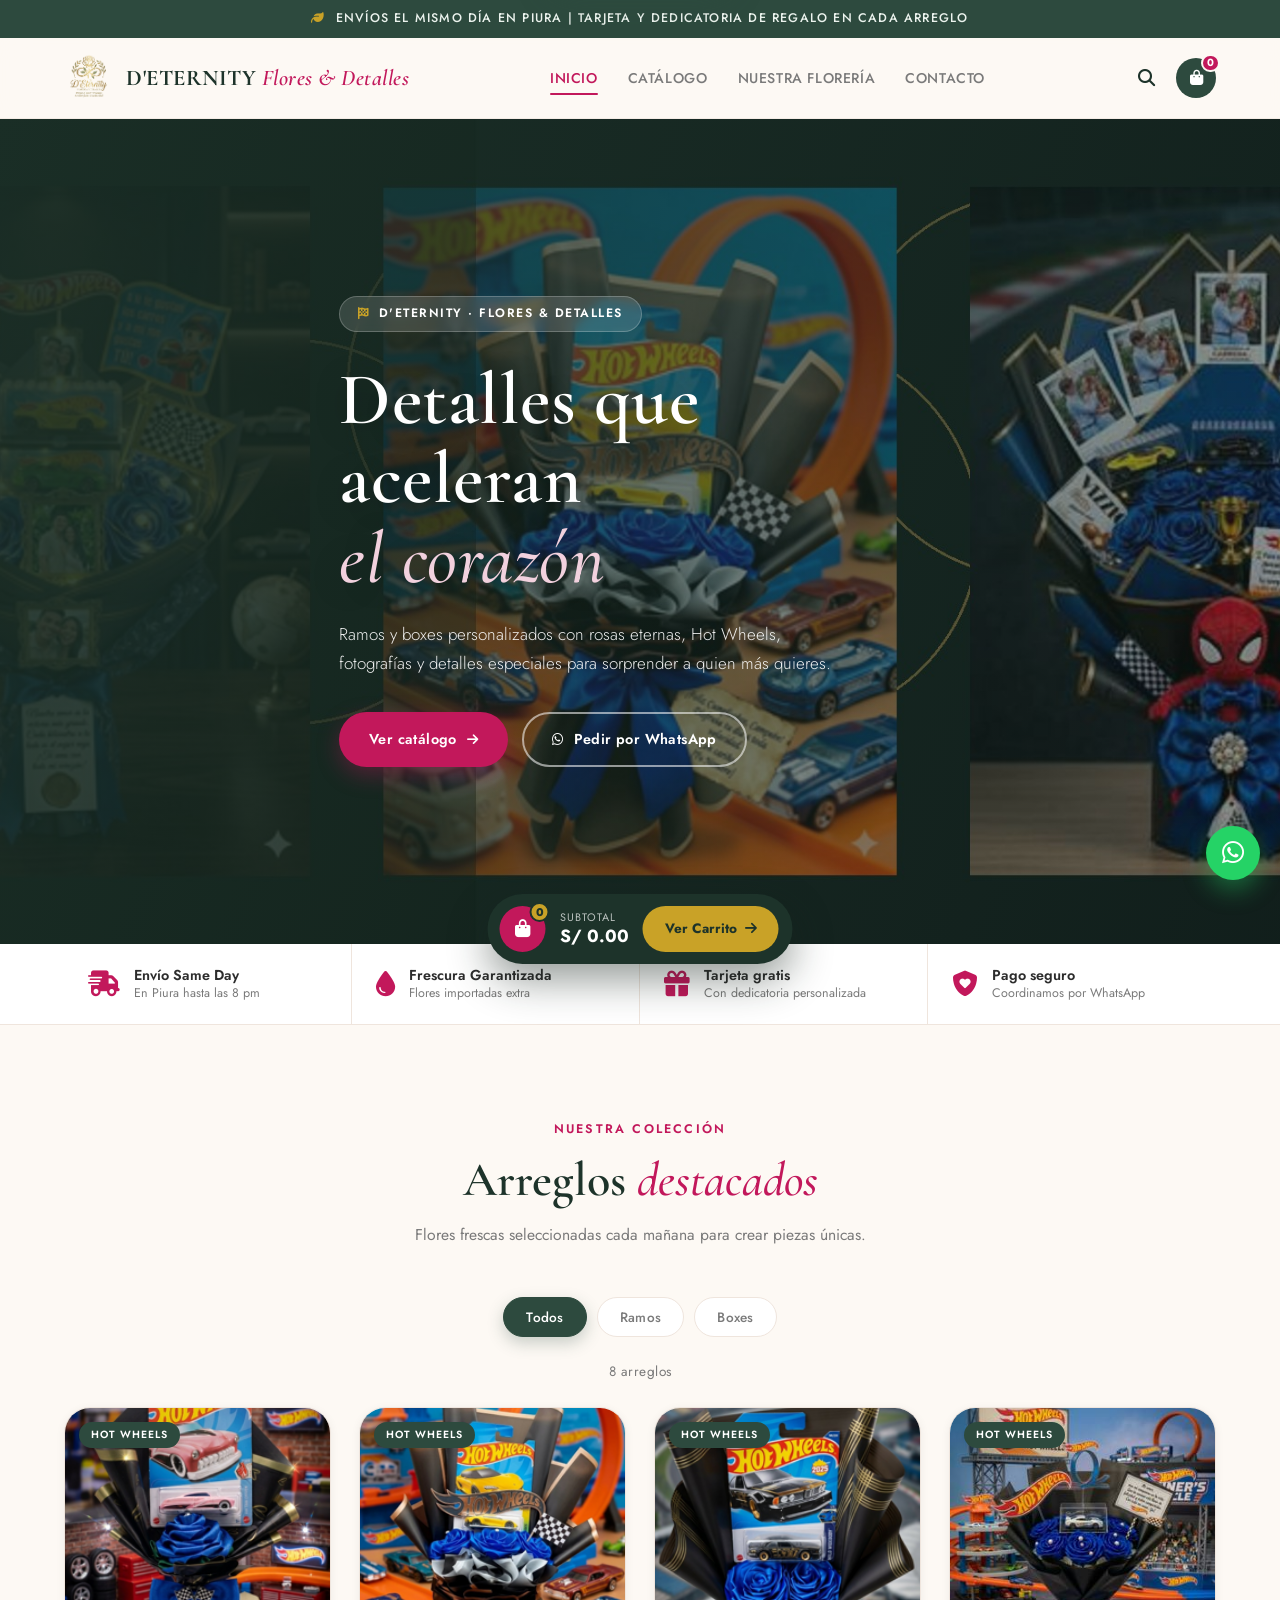
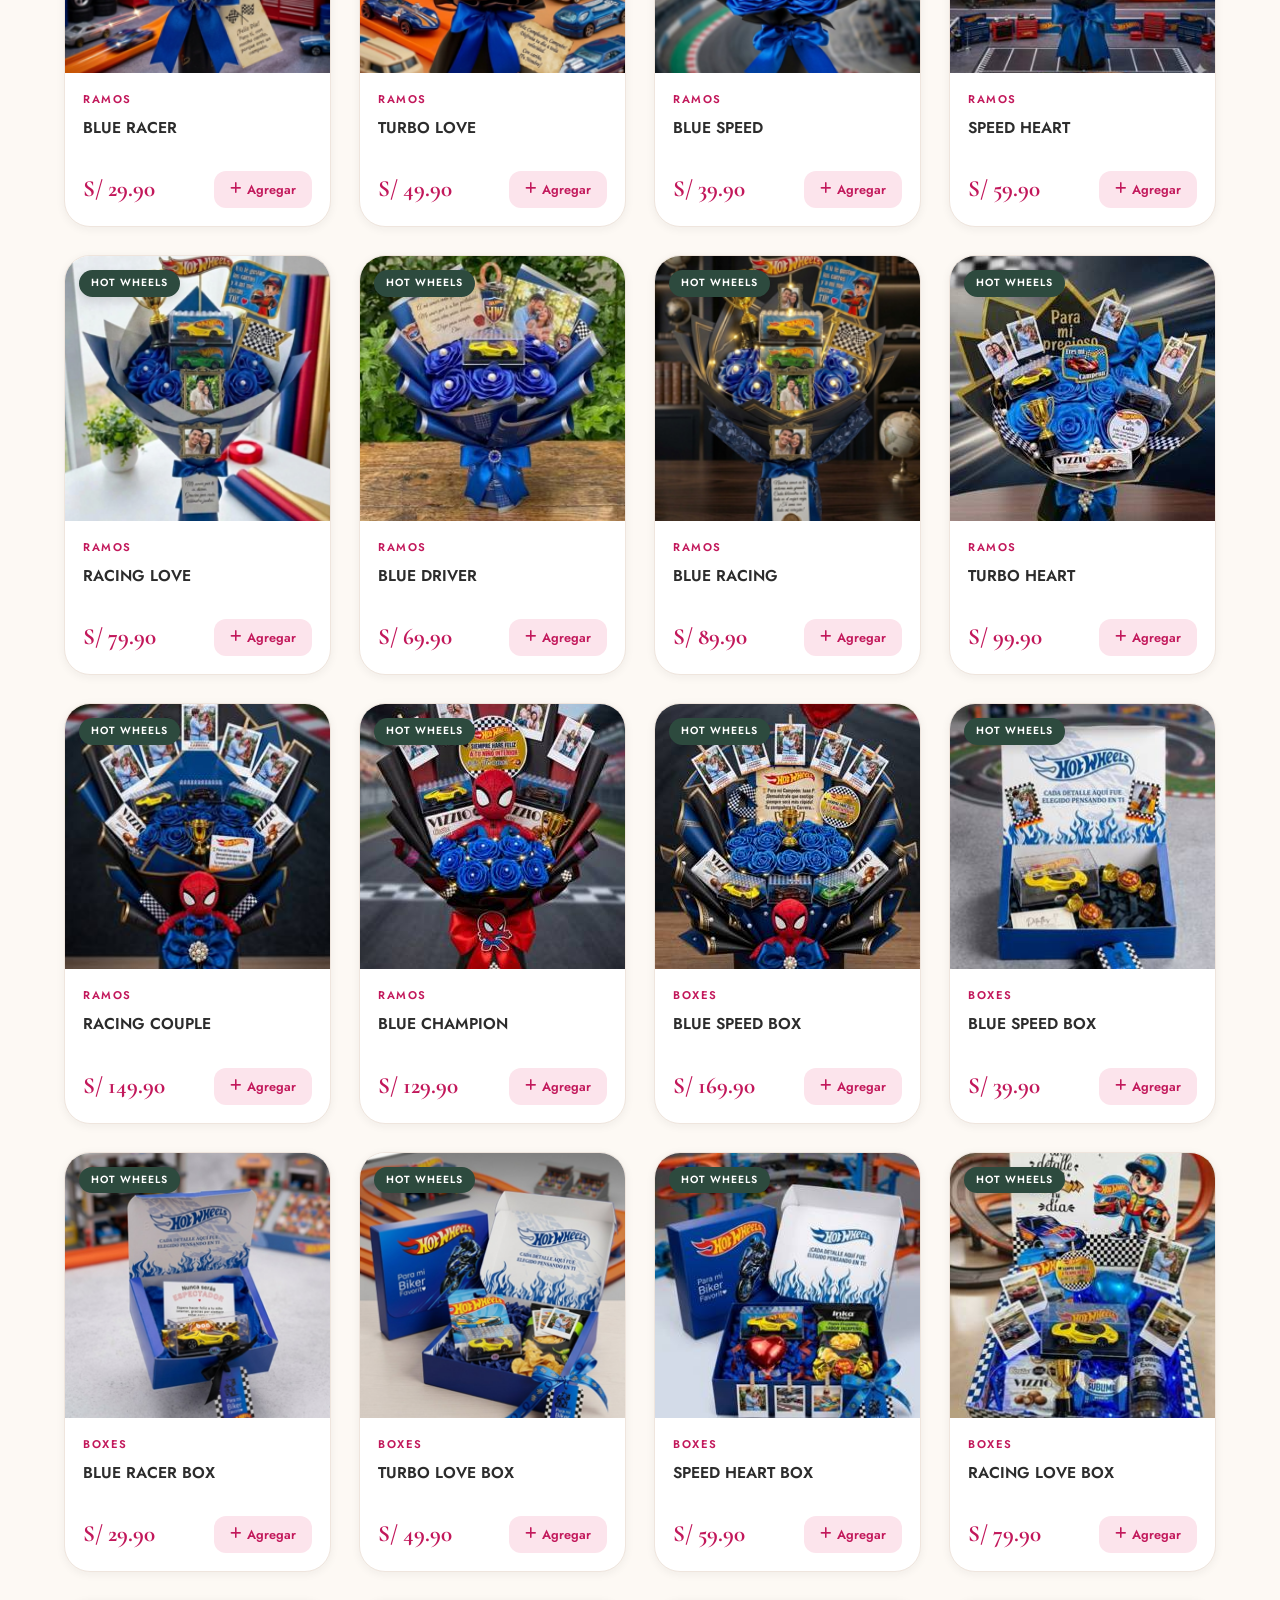
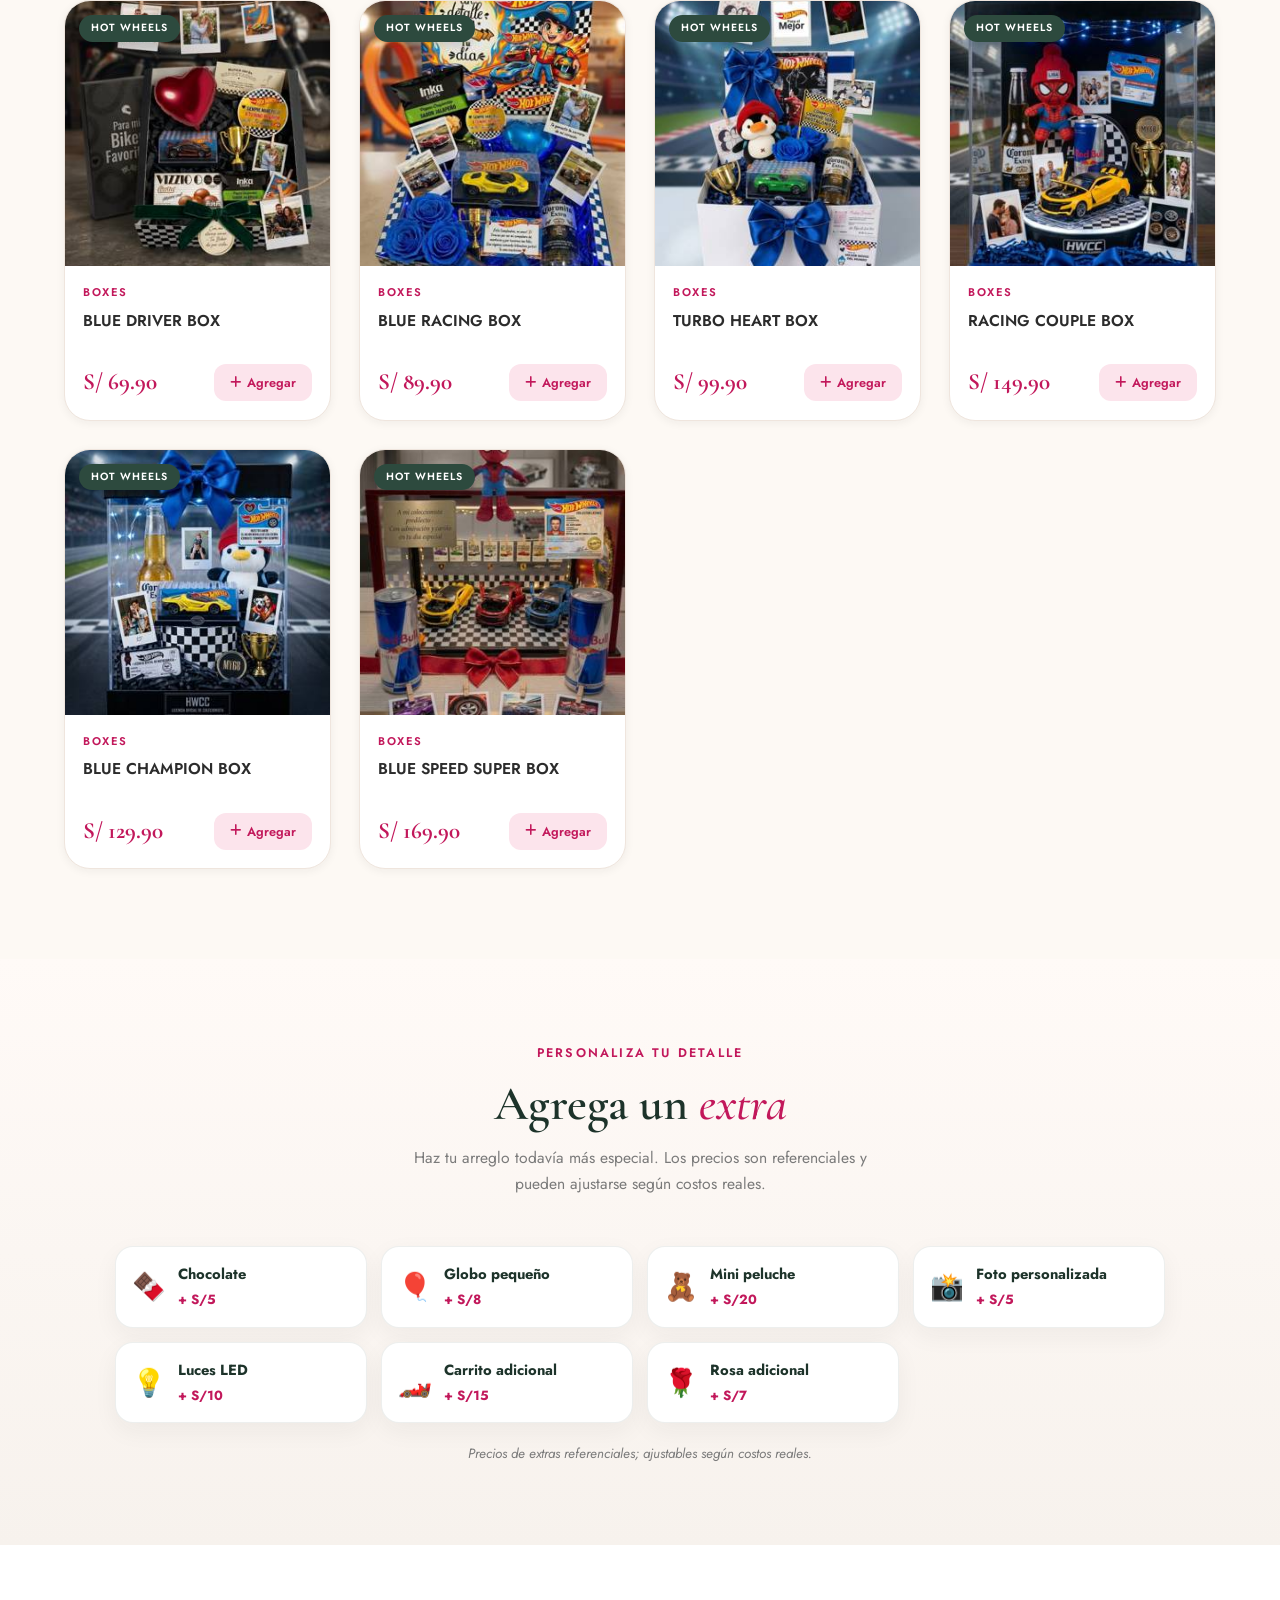
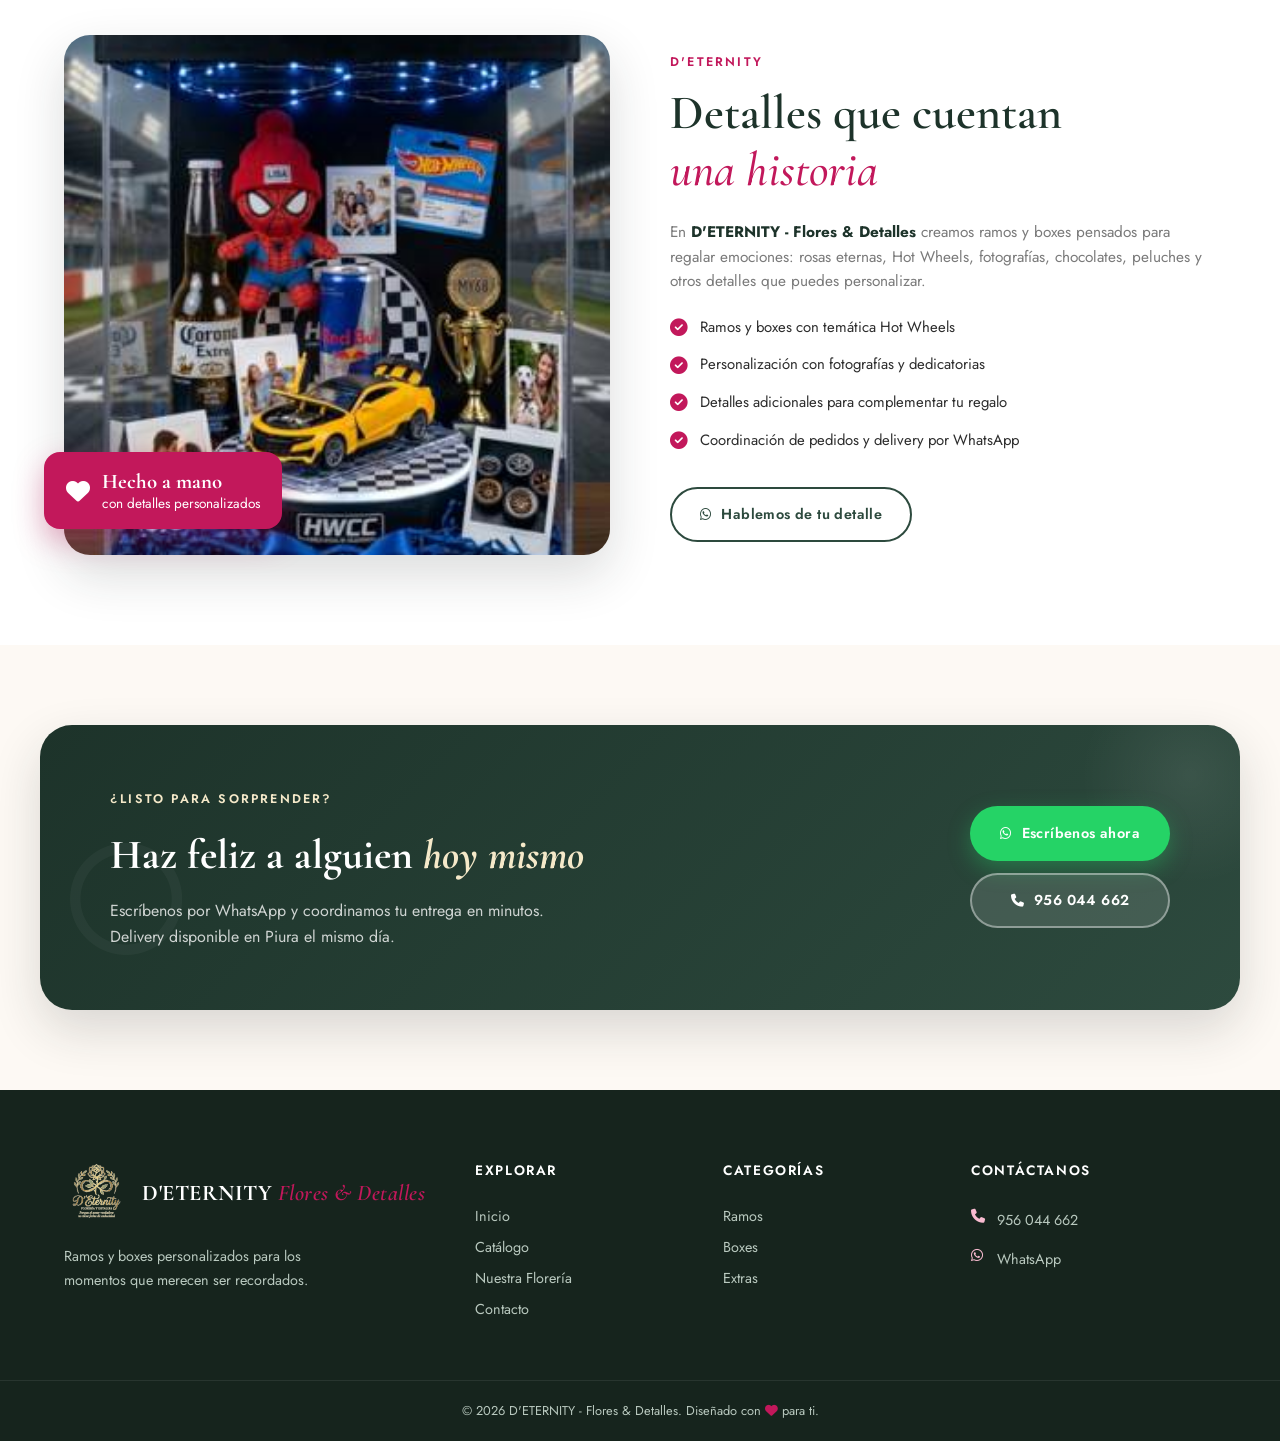
==== index.html @ e600c431 "Add files via upload" ====
<!DOCTYPE html>
<html lang="es">
<head>
    <meta charset="UTF-8">
    <meta name="viewport" content="width=device-width, initial-scale=1.0">
    <title>D'ETERNITY - Flores & Detalles | Ramos y Boxes</title>
    <meta name="description" content="D'ETERNITY - Flores & Detalles. Ramos y boxes personalizados con temática Hot Wheels y delivery en Piura.">
    <link rel="preconnect" href="https://fonts.googleapis.com">
    <link rel="preconnect" href="https://fonts.gstatic.com" crossorigin>
    <link href="https://fonts.googleapis.com/css2?family=Cormorant+Garamond:ital,wght@0,400;0,500;0,600;0,700;1,500&family=Jost:wght@300;400;500;600;700&display=swap" rel="stylesheet">
    <link rel="stylesheet" href="https://cdnjs.cloudflare.com/ajax/libs/font-awesome/6.4.0/css/all.min.css">
    <link rel="stylesheet" href="styles.css">
</head>
<body>

    <!-- Barra de anuncio superior -->
    <div class="announcement-bar">
        <div class="container">
            <p><i class="fa-solid fa-leaf"></i> Envíos el mismo día en Piura | Tarjeta y dedicatoria de regalo en cada arreglo</p>
        </div>
    </div>

    <!-- ===== HEADER ===== -->
    <header class="site-header" id="siteHeader">
        <div class="container header-inner">
            <a href="index.html" class="brand" aria-label="D'ETERNITY - Flores & Detalles">
                <img src="images/logo-deternity.png" alt="D'ETERNITY - Flores & Detalles" class="brand-logo-img">
                <span class="brand-name">D'ETERNITY <em>Flores & Detalles</em></span>
            </a>

            <nav class="main-nav" aria-label="Navegación principal">
                <a href="#inicio" class="nav-link active">Inicio</a>
                <a href="#catalogo" class="nav-link">Catálogo</a>
                <a href="#experiencia" class="nav-link">Nuestra Florería</a>
                <a href="#contacto" class="nav-link">Contacto</a>
            </nav>

            <div class="header-actions">
                <button class="icon-btn search-toggle" id="searchToggle" aria-label="Buscar">
                    <i class="fa-solid fa-magnifying-glass"></i>
                </button>
                <a href="carrito.html" class="cart-btn" aria-label="Ver carrito">
                    <i class="fa-solid fa-bag-shopping"></i>
                    <span class="cart-badge" id="cart-badge">0</span>
                </a>
            </div>
        </div>
    </header>

    <!-- Buscador desplegable -->
    <div class="search-overlay" id="searchOverlay">
        <div class="container">
            <div class="search-field">
                <i class="fa-solid fa-magnifying-glass"></i>
                <input type="text" id="search-input" placeholder="Busca rosas, tulipanes, cajas, girasoles…" autocomplete="off">
                <button class="icon-btn" id="closeSearch" aria-label="Cerrar búsqueda"><i class="fa-solid fa-xmark"></i></button>
            </div>
        </div>
    </div>

    <!-- ===== HERO ===== -->
    <section class="hero" id="inicio">
        <div class="hero-bg" style="background-image: url('images/hero-deternity.jpg');"></div>
        <div class="hero-overlay"></div>
        <div class="container hero-content">
            <span class="hero-eyebrow"><i class="fa-solid fa-flag-checkered"></i> D'ETERNITY · Flores & Detalles</span>
            <h1>Detalles que aceleran<br><span class="serif-italic">el corazón</span></h1>
            <p>Ramos y boxes personalizados con rosas eternas, Hot Wheels, fotografías y detalles especiales para sorprender a quien más quieres.</p>
            <div class="hero-cta">
                <a href="#catalogo" class="btn btn-primary">Ver catálogo <i class="fa-solid fa-arrow-right"></i></a>
                <a href="https://wa.me/51956044662" target="_blank" rel="noopener" class="btn btn-ghost"><i class="fa-brands fa-whatsapp"></i> Pedir por WhatsApp</a>
            </div>
        </div>
        <div class="hero-scroll-hint" aria-hidden="true"><i class="fa-solid fa-chevron-down"></i></div>
    </section>

    <!-- ===== FRANJA DE BENEFICIOS ===== -->
    <section class="benefits-strip">
        <div class="container benefits-grid">
            <div class="benefit-item">
                <i class="fa-solid fa-truck-fast"></i>
                <div><strong>Envío Same Day</strong><span>En Piura hasta las 8 pm</span></div>
            </div>
            <div class="benefit-item">
                <i class="fa-solid fa-droplet"></i>
                <div><strong>Frescura Garantizada</strong><span>Flores importadas extra</span></div>
            </div>
            <div class="benefit-item">
                <i class="fa-solid fa-gift"></i>
                <div><strong>Tarjeta gratis</strong><span>Con dedicatoria personalizada</span></div>
            </div>
            <div class="benefit-item">
                <i class="fa-solid fa-shield-heart"></i>
                <div><strong>Pago seguro</strong><span>Coordinamos por WhatsApp</span></div>
            </div>
        </div>
    </section>

    <!-- ===== CATÁLOGO ===== -->
    <main class="main-section" id="catalogo">
        <div class="container">
            <div class="section-heading">
                <span class="section-eyebrow">Nuestra Colección</span>
                <h2 class="section-title">Arreglos <em>destacados</em></h2>
                <p>Flores frescas seleccionadas cada mañana para crear piezas únicas.</p>
            </div>

            <!-- Filtros de categoría -->
            <div class="category-filters" id="category-filters">
                <button class="filter-chip active" data-category="all">Todos</button>
                <button class="filter-chip" data-category="ramos">Ramos</button>
                <button class="filter-chip" data-category="boxes">Boxes</button>
            </div>

            <div class="product-count id="product-count">8 arreglos</div>

            <div class="product-grid" id="product-grid"></div>
        </div>
    </main>

    <!-- ===== EXTRAS ===== -->
    <section class="extras-section" id="extras">
        <div class="container">
            <div class="section-heading">
                <span class="section-eyebrow">Personaliza tu detalle</span>
                <h2 class="section-title">Agrega un <em>extra</em></h2>
                <p>Haz tu arreglo todavía más especial. Los precios son referenciales y pueden ajustarse según costos reales.</p>
            </div>
            <div class="extras-grid">
                <div class="extra-card"><span class="extra-icon">🍫</span><div><strong>Chocolate</strong><small>+ S/5</small></div></div>
                <div class="extra-card"><span class="extra-icon">🎈</span><div><strong>Globo pequeño</strong><small>+ S/8</small></div></div>
                <div class="extra-card"><span class="extra-icon">🧸</span><div><strong>Mini peluche</strong><small>+ S/20</small></div></div>
                <div class="extra-card"><span class="extra-icon">📸</span><div><strong>Foto personalizada</strong><small>+ S/5</small></div></div>
                <div class="extra-card"><span class="extra-icon">💡</span><div><strong>Luces LED</strong><small>+ S/10</small></div></div>
                <div class="extra-card"><span class="extra-icon">🏎️</span><div><strong>Carrito adicional</strong><small>+ S/15</small></div></div>
                <div class="extra-card"><span class="extra-icon">🌹</span><div><strong>Rosa adicional</strong><small>+ S/7</small></div></div>
            </div>
            <p class="extras-note">Precios de extras referenciales; ajustables según costos reales.</p>
        </div>
    </section>

    <!-- ===== SECCIÓN EXPERIENCIA / FLORERÍA ===== -->
    <section class="experience-section" id="experiencia">
        <div class="container experience-grid">
            <div class="experience-media">
                <img src="images/RACING%20COUPLE%20BOX.png" alt="Box personalizado D'ETERNITY" loading="lazy">
                <div class="exp-badge">
                    <i class="fa-solid fa-heart"></i>
                    <span><strong>Hecho a mano</strong> con detalles personalizados</span>
                </div>
            </div>
            <div class="experience-text">
                <span class="section-eyebrow">D'ETERNITY</span>
                <h2 class="section-title">Detalles que cuentan<br><em>una historia</em></h2>
                <p>En <strong>D'ETERNITY - Flores & Detalles</strong> creamos ramos y boxes pensados para regalar emociones: rosas eternas, Hot Wheels, fotografías, chocolates, peluches y otros detalles que puedes personalizar.</p>
                <ul class="feature-list">
                    <li><i class="fa-solid fa-circle-check"></i> Ramos y boxes con temática Hot Wheels</li>
                    <li><i class="fa-solid fa-circle-check"></i> Personalización con fotografías y dedicatorias</li>
                    <li><i class="fa-solid fa-circle-check"></i> Detalles adicionales para complementar tu regalo</li>
                    <li><i class="fa-solid fa-circle-check"></i> Coordinación de pedidos y delivery por WhatsApp</li>
                </ul>
                <a href="https://wa.me/51956044662" target="_blank" rel="noopener" class="btn btn-outline"><i class="fa-brands fa-whatsapp"></i> Hablemos de tu detalle</a>
            </div>
        </div>
    </section>

    <!-- ===== CTA FINAL ===== -->
    <section class="cta-section" id="contacto">
        <div class="container cta-card">
            <div class="cta-text">
                <span class="section-eyebrow light">¿Listo para sorprender?</span>
                <h2>Haz feliz a alguien <em>hoy mismo</em></h2>
                <p>Escríbenos por WhatsApp y coordinamos tu entrega en minutos. Delivery disponible en Piura el mismo día.</p>
            </div>
            <div class="cta-actions">
                <a href="https://wa.me/51956044662" target="_blank" rel="noopener" class="btn btn-whatsapp"><i class="fa-brands fa-whatsapp"></i> Escríbenos ahora</a>
                <a href="tel:+51956044662" class="btn btn-ghost-light"><i class="fa-solid fa-phone"></i> 956 044 662</a>
            </div>
        </div>
    </section>

    <!-- ===== FOOTER ===== -->
    <footer class="site-footer">
        <div class="container footer-grid">
            <div class="footer-brand">
                <a href="index.html" class="brand footer-logo">
                    <img src="images/logo-deternity.png" alt="D'ETERNITY - Flores & Detalles" class="footer-logo-img">
                    <span class="brand-name">D'ETERNITY <em>Flores & Detalles</em></span>
                </a>
                <p>Ramos y boxes personalizados para los momentos que merecen ser recordados.</p>
            </div>
            <div class="footer-col">
                <h4>Explorar</h4>
                <a href="#inicio">Inicio</a>
                <a href="#catalogo">Catálogo</a>
                <a href="#experiencia">Nuestra Florería</a>
                <a href="#contacto">Contacto</a>
            </div>
            <div class="footer-col">
                <h4>Categorías</h4>
                <a href="#catalogo" onclick="filterFromFooter('ramos')">Ramos</a>
                <a href="#catalogo" onclick="filterFromFooter('boxes')">Boxes</a>
                <a href="#extras">Extras</a>
            </div>
            <div class="footer-col">
                <h4>Contáctanos</h4>
                <p><i class="fa-solid fa-phone"></i> <a href="tel:+51956044662">956 044 662</a></p>
                <p><i class="fa-brands fa-whatsapp"></i> <a href="https://wa.me/51956044662" target="_blank" rel="noopener">WhatsApp</a></p>
            </div>
        </div>
        <div class="footer-bottom">
            <p>© 2026 D'ETERNITY - Flores & Detalles. Diseñado con <i class="fa-solid fa-heart"></i> para ti.</p>
        </div>
    </footer>

    <!-- ===== MODAL DE PRODUCTO ===== -->
    <div class="modal-overlay" id="product-modal" aria-hidden="true">
        <div class="modal-card" role="dialog" aria-modal="true" aria-labelledby="modal-title">
            <button class="modal-close" id="closeModal" aria-label="Cerrar"><i class="fa-solid fa-xmark"></i></button>
            <div id="modal-body"></div>
        </div>
    </div>

    <!-- ===== BARRA FLOTANTE DEL CARRITO ===== -->
    <div class="floating-cart" id="floating-cart">
        <button class="fc-btn" id="goToCart" onclick="goToCart()">
            <i class="fa-solid fa-bag-shopping"></i>
            <span class="fc-count" id="fc-count">0</span>
        </button>
        <div class="fc-info">
            <span class="fc-label">Subtotal</span>
            <span class="fc-total">S/ <span id="fc-total">0.00</span></span>
        </div>
        <a href="carrito.html" class="fc-checkout">Ver Carrito <i class="fa-solid fa-arrow-right"></i></a>
    </div>

    <!-- Toast de confirmación -->
    <div class="toast" id="toast">
        <i class="fa-solid fa-circle-check"></i>
        <span class="toast-text">Añadido al carrito</span>
    </div>

    <!-- Botón WhatsApp fijo -->
    <a href="https://wa.me/51956044662" target="_blank" rel="noopener" class="whatsapp-float" aria-label="Chatear por WhatsApp">
        <i class="fa-brands fa-whatsapp"></i>
    </a>

    <script src="script.js"></script>
</body>
</html>
---- styles.css ----
/* ============================================================
   EL RINCÓN FLORAL — Diseño Premium & Elegante
   Paleta: Rosa floral / Verde bosque / Crema cálido / Dorado
   ============================================================ */

:root {
    --primary: #c2185b;
    --primary-dark: #880e4f;
    --primary-light: #f8bbd0;
    --primary-bg: #fce4ec;

    --green: #2d4a3e;
    --green-dark: #1d332a;
    --green-light: #e7f0eb;

    --cream: #fdf9f4;
    --cream-dark: #f7efe6;
    --white: #ffffff;

    --gold: #c9a227;
    --gold-light: #f5e9c9;

    --text: #2c2c2c;
    --text-muted: #7a7a7a;

    --border: #efe5dd;
    --shadow-sm: 0 2px 10px rgba(33, 40, 35, 0.06);
    --shadow-md: 0 10px 30px rgba(33, 40, 35, 0.1);
    --shadow-lg: 0 20px 50px rgba(33, 40, 35, 0.16);

    --radius-sm: 10px;
    --radius: 16px;
    --radius-lg: 26px;

    --font-serif: 'Cormorant Garamond', Georgia, serif;
    --font-sans: 'Jost', -apple-system, 'Segoe UI', sans-serif;
}

/* ---------- Reset ---------- */
*, *::before, *::after {
    box-sizing: border-box;
    margin: 0;
    padding: 0;
    -webkit-tap-highlight-color: transparent;
}

html {
    scroll-behavior: smooth;
}

body {
    font-family: var(--font-sans);
    background-color: var(--cream);
    color: var(--text);
    line-height: 1.6;
    -webkit-font-smoothing: antialiased;
}

img { max-width: 100%; display: block; }
a { text-decoration: none; color: inherit; }
ul { list-style: none; }
button { font-family: inherit; cursor: pointer; }
input, textarea { font-family: inherit; }

em {
    font-family: var(--font-serif);
    font-style: italic;
}

.container {
    width: 100%;
    max-width: 1200px;
    margin: 0 auto;
    padding: 0 24px;
}

/* ---------- Tipografía utilitaria ---------- */
.serif-italic {
    font-family: var(--font-serif);
    font-style: italic;
    font-weight: 500;
    letter-spacing: 0.5px;
}

/* ============================================================
   BANNER SUPERIOR
   ============================================================ */
.announcement-bar {
    background: var(--green);
    color: #ecf3ee;
    text-align: center;
    font-size: 0.78rem;
    font-weight: 500;
    letter-spacing: 1.2px;
    text-transform: uppercase;
    padding: 9px 16px;
}

.announcement-bar i {
    color: var(--gold);
    margin-right: 6px;
}

/* ============================================================
   HEADER
   ============================================================ */
.site-header {
    position: sticky;
    top: 0;
    z-index: 100;
    background: rgba(253, 249, 244, 0.92);
    backdrop-filter: blur(14px);
    -webkit-backdrop-filter: blur(14px);
    border-bottom: 1px solid rgba(239, 229, 221, 0.6);
    transition: box-shadow 0.3s ease;
}

.site-header.scrolled {
    box-shadow: var(--shadow-sm);
}

.header-inner {
    display: flex;
    align-items: center;
    justify-content: space-between;
    gap: 20px;
    padding-top: 14px;
    padding-bottom: 14px;
}

/* Logo */
.brand {
    display: flex;
    align-items: center;
    gap: 10px;
    flex-shrink: 0;
}

.brand-icon {
    width: 40px;
    height: 40px;
    display: flex;
    align-items: center;
    justify-content: center;
    background: linear-gradient(135deg, var(--primary), var(--primary-dark));
    color: #fff;
    border-radius: 12px;
    font-size: 1.05rem;
    box-shadow: 0 6px 14px rgba(194, 24, 91, 0.3);
}

.brand-name {
    font-family: var(--font-serif);
    font-weight: 700;
    font-size: 1.4rem;
    letter-spacing: 0.5px;
    color: var(--green-dark);
    line-height: 1.1;
}

.brand-name em {
    font-weight: 600;
    color: var(--primary);
}

/* Navegación */
.main-nav {
    display: flex;
    gap: 30px;
    align-items: center;
}

.nav-link {
    position: relative;
    font-size: 0.88rem;
    font-weight: 500;
    letter-spacing: 0.6px;
    text-transform: uppercase;
    color: var(--text-muted);
    transition: color 0.2s;
    padding: 4px 0;
}

.nav-link::after {
    content: '';
    position: absolute;
    bottom: -2px;
    left: 0;
    width: 0;
    height: 2px;
    background: var(--primary);
    border-radius: 2px;
    transition: width 0.25s ease;
}

.nav-link:hover,
.nav-link.active {
    color: var(--primary);
}

.nav-link:hover::after,
.nav-link.active::after {
    width: 100%;
}

/* Acciones */
.header-actions {
    display: flex;
    align-items: center;
    gap: 10px;
}

.icon-btn {
    width: 40px;
    height: 40px;
    border: none;
    background: transparent;
    border-radius: 50%;
    color: var(--green-dark);
    font-size: 1.05rem;
    display: flex;
    align-items: center;
    justify-content: center;
    transition: background 0.2s, color 0.2s;
}

.icon-btn:hover {
    background: var(--primary-bg);
    color: var(--primary);
}

.cart-btn {
    position: relative;
    width: 40px;
    height: 40px;
    border-radius: 50%;
    background: var(--green);
    color: #fff;
    display: flex;
    align-items: center;
    justify-content: center;
    font-size: 0.95rem;
    transition: transform 0.2s, background 0.2s;
}

.cart-btn:hover {
    transform: translateY(-2px);
    background: var(--green-dark);
}

.cart-badge {
    position: absolute;
    top: -4px;
    right: -4px;
    min-width: 18px;
    height: 18px;
    padding: 0 4px;
    background: var(--primary);
    color: #fff;
    font-size: 0.65rem;
    font-weight: 700;
    border-radius: 10px;
    display: flex;
    align-items: center;
    justify-content: center;
    border: 2px solid var(--cream);
}

/* ============================================================
   BUSCADOR DESPLEGABLE
   ============================================================ */
.search-overlay {
    position: fixed;
    top: 0;
    left: 0;
    width: 100%;
    padding-top: 120px;
    background: rgba(253, 249, 244, 0.98);
    backdrop-filter: blur(10px);
    z-index: 200;
    opacity: 0;
    pointer-events: none;
    transform: translateY(-20px);
    transition: opacity 0.3s ease, transform 0.3s ease;
    padding-bottom: 20px;
}

.search-overlay.open {
    opacity: 1;
    pointer-events: all;
    transform: translateY(0);
}

.search-field {
    display: flex;
    align-items: center;
    gap: 14px;
    background: var(--white);
    border: 2px solid var(--border);
    border-radius: 50px;
    padding: 8px 12px 8px 22px;
    box-shadow: var(--shadow-md);
    transition: border-color 0.2s;
}

.search-field:focus-within {
    border-color: var(--primary);
}

.search-field > i {
    color: var(--primary);
}

.search-field input {
    flex: 1;
    border: none;
    outline: none;
    background: transparent;
    font-size: 1rem;
    color: var(--text);
    padding: 8px 0;
}

/* ============================================================
   HERO
   ============================================================ */
.hero {
    position: relative;
    min-height: calc(100vh - 75px);
    display: flex;
    align-items: center;
    overflow: hidden;
}

.hero-bg {
    position: absolute;
    inset: 0;
    background-size: cover;
    background-position: center;
    animation: slowZoom 18s ease-in-out infinite alternate;
}

@keyframes slowZoom {
    from { transform: scale(1); }
    to { transform: scale(1.08); }
}

.hero-overlay {
    position: absolute;
    inset: 0;
    background: linear-gradient(115deg, rgba(29, 51, 42, 0.82) 0%, rgba(29, 51, 42, 0.55) 45%, rgba(29, 51, 42, 0.15) 100%);
}

.hero-content {
    position: relative;
    z-index: 2;
    max-width: 650px;
    color: #fff;
    padding: 90px 24px;
}

.hero-eyebrow {
    display: inline-flex;
    align-items: center;
    gap: 8px;
    background: rgba(255, 255, 255, 0.14);
    border: 1px solid rgba(255, 255, 255, 0.22);
    backdrop-filter: blur(6px);
    padding: 7px 18px;
    border-radius: 50px;
    font-size: 0.76rem;
    letter-spacing: 1.5px;
    text-transform: uppercase;
    font-weight: 600;
    margin-bottom: 28px;
}

.hero-eyebrow i {
    color: var(--gold);
}

.hero-content h1 {
    font-family: var(--font-serif);
    font-weight: 600;
    font-size: clamp(2.6rem, 6vw, 4.6rem);
    line-height: 1.08;
    letter-spacing: 0.5px;
    margin-bottom: 22px;
    text-shadow: 0 4px 30px rgba(0,0,0,0.25);
}

.hero-content h1 .serif-italic {
    color: #f2d1de;
}

.hero-content p {
    font-size: 1.06rem;
    font-weight: 300;
    line-height: 1.7;
    max-width: 500px;
    margin-bottom: 34px;
    opacity: 0.92;
}

.hero-cta {
    display: flex;
    flex-wrap: wrap;
    gap: 14px;
    align-items: center;
}

.hero-scroll-hint {
    position: absolute;
    bottom: 30px;
    left: 50%;
    transform: translateX(-50%);
    color: #fff;
    opacity: 0.6;
    font-size: 1rem;
    animation: bounceDown 2s infinite;
}

@keyframes bounceDown {
    0%, 100% { transform: translate(-50%, 0); }
    50% { transform: translate(-50%, 8px); }
}

/* ============================================================
   BOTONES
   ============================================================ */
.btn {
    display: inline-flex;
    align-items: center;
    justify-content: center;
    gap: 10px;
    padding: 14px 28px;
    border-radius: 50px;
    font-weight: 600;
    font-size: 0.9rem;
    letter-spacing: 0.4px;
    border: 2px solid transparent;
    transition: all 0.25s ease;
    cursor: pointer;
}

.btn i { font-size: 0.9em; }

.btn-primary {
    background: var(--primary);
    color: #fff;
    box-shadow: 0 8px 22px rgba(194, 24, 91, 0.35);
}

.btn-primary:hover {
    background: var(--primary-dark);
    transform: translateY(-3px);
    box-shadow: 0 12px 28px rgba(194, 24, 91, 0.45);
}

.btn-ghost {
    background: transparent;
    color: #fff;
    border-color: rgba(255, 255, 255, 0.55);
}

.btn-ghost:hover {
    background: rgba(255, 255, 255, 0.12);
    border-color: #fff;
    transform: translateY(-3px);
}

.btn-outline {
    background: transparent;
    color: var(--green);
    border-color: var(--green);
}

.btn-outline:hover {
    background: var(--green);
    color: #fff;
    transform: translateY(-3px);
}

.btn-whatsapp {
    background: #25d366;
    color: #fff;
    box-shadow: 0 8px 22px rgba(37, 211, 102, 0.35);
}

.btn-whatsapp:hover {
    background: #1db858;
    transform: translateY(-3px);
}

.btn-ghost-light {
    background: rgba(255,255,255,0.12);
    color: #fff;
    border-color: rgba(255,255,255,0.4);
}

.btn-ghost-light:hover {
    background: rgba(255,255,255,0.22);
}

/* ============================================================
   FRANJA DE BENEFICIOS
   ============================================================ */
.benefits-strip {
    background: var(--white);
    border-bottom: 1px solid var(--border);
}

.benefits-grid {
    display: grid;
    grid-template-columns: repeat(4, 1fr);
    gap: 0;
}

.benefit-item {
    display: flex;
    align-items: center;
    gap: 14px;
    padding: 22px 24px;
    border-right: 1px solid var(--border);
}

.benefit-item:last-child { border-right: none; }

.benefit-item > i {
    font-size: 1.6rem;
    color: var(--primary);
    flex-shrink: 0;
}

.benefit-item div {
    display: flex;
    flex-direction: column;
    line-height: 1.35;
}

.benefit-item strong {
    font-size: 0.9rem;
    font-weight: 600;
    color: var(--text);
}

.benefit-item span {
    font-size: 0.78rem;
    color: var(--text-muted);
}

/* ============================================================
   SECCIONES ENCABEZADOS
   ============================================================ */
.main-section {
    padding: 90px 0;
}

.section-heading {
    text-align: center;
    margin-bottom: 50px;
}

.section-eyebrow {
    display: inline-block;
    font-size: 0.78rem;
    font-weight: 600;
    letter-spacing: 2.2px;
    text-transform: uppercase;
    color: var(--primary);
    margin-bottom: 12px;
}

.section-eyebrow.light {
    color: var(--gold-light);
}

.section-title {
    font-family: var(--font-serif);
    font-size: clamp(2rem, 4.5vw, 3rem);
    font-weight: 600;
    color: var(--green-dark);
    line-height: 1.2;
    margin-bottom: 12px;
}

.section-title em {
    color: var(--primary);
    font-weight: 500;
}

.section-heading p {
    color: var(--text-muted);
    max-width: 500px;
    margin: 0 auto;
    font-size: 0.98rem;
}

/* ============================================================
   CATEGORÍAS / FILTROS
   ============================================================ */
.category-filters {
    display: flex;
    justify-content: center;
    flex-wrap: wrap;
    gap: 10px;
    margin-bottom: 24px;
}

.filter-chip {
    padding: 9px 22px;
    background: var(--white);
    border: 1.5px solid var(--border);
    border-radius: 50px;
    font-size: 0.85rem;
    font-weight: 500;
    color: var(--text-muted);
    letter-spacing: 0.3px;
    transition: all 0.2s ease;
}

.filter-chip:hover {
    border-color: var(--primary);
    color: var(--primary);
    background: var(--primary-bg);
}

.filter-chip.active {
    background: var(--green);
    border-color: var(--green);
    color: #fff;
    box-shadow: 0 6px 16px rgba(45, 74, 62, 0.25);
}

.product-count {
    text-align: center;
    font-size: 0.85rem;
    color: var(--text-muted);
    margin-bottom: 24px;
    letter-spacing: 0.5px;
}

/* ============================================================
   GRID DE PRODUCTOS
   ============================================================ */
.product-grid {
    display: grid;
    grid-template-columns: repeat(auto-fill, minmax(260px, 1fr));
    gap: 28px;
}

/* Tarjeta */
.product-card {
    background: var(--white);
    border-radius: var(--radius-lg);
    overflow: hidden;
    border: 1px solid var(--border);
    box-shadow: var(--shadow-sm);
    transition: transform 0.3s ease, box-shadow 0.3s ease;
    position: relative;
}

.product-card:hover {
    transform: translateY(-8px);
    box-shadow: var(--shadow-lg);
}

.product-media {
    position: relative;
    overflow: hidden;
    aspect-ratio: 1 / 1;
    background: var(--cream-dark);
}

.product-media img {
    width: 100%;
    height: 100%;
    object-fit: cover;
    transition: transform 0.5s ease;
}

.product-card:hover .product-media img {
    transform: scale(1.07);
}

.product-tag {
    position: absolute;
    top: 14px;
    left: 14px;
    background: var(--green);
    color: #fff;
    font-size: 0.65rem;
    font-weight: 600;
    letter-spacing: 1px;
    text-transform: uppercase;
    padding: 5px 12px;
    border-radius: 50px;
    z-index: 2;
    box-shadow: 0 4px 10px rgba(0,0,0,0.12);
}

.product-tag.hot {
    background: var(--primary);
}

.quick-view {
    position: absolute;
    bottom: 14px;
    left: 50%;
    transform: translateX(-50%) translateY(12px);
    background: rgba(255,255,255,0.96);
    border: none;
    color: var(--green-dark);
    font-size: 0.82rem;
    font-weight: 600;
    padding: 10px 18px;
    border-radius: 50px;
    display: flex;
    align-items: center;
    gap: 8px;
    opacity: 0;
    pointer-events: none;
    transition: all 0.3s ease;
    box-shadow: var(--shadow-md);
    white-space: nowrap;
}

.product-card:hover .quick-view {
    opacity: 1;
    pointer-events: all;
    transform: translateX(-50%) translateY(0);
}

.product-info {
    padding: 18px;
    display: flex;
    flex-direction: column;
    gap: 6px;
}

.product-category {
    font-size: 0.7rem;
    font-weight: 600;
    letter-spacing: 1.5px;
    text-transform: uppercase;
    color: var(--primary);
    margin-bottom: 2px;
}

.product-name {
    font-size: 0.98rem;
    font-weight: 600;
    color: var(--text);
    line-height: 1.4;
    display: -webkit-box;
    -webkit-line-clamp: 2;
    -webkit-box-orient: vertical;
    overflow: hidden;
    min-height: 2.7em;
}

.product-meta {
    display: flex;
    justify-content: space-between;
    align-items: center;
    margin-top: 6px;
}

.product-price {
    font-family: var(--font-serif);
    font-size: 1.45rem;
    font-weight: 700;
    color: var(--primary);
}

.add-to-cart-btn {
    background: var(--primary-bg);
    color: var(--primary);
    border: none;
    padding: 9px 16px;
    border-radius: 12px;
    font-size: 0.8rem;
    font-weight: 600;
    display: flex;
    align-items: center;
    gap: 6px;
    transition: all 0.2s;
}

.add-to-cart-btn:hover {
    background: var(--primary);
    color: #fff;
}

.empty-state {
    grid-column: 1 / -1;
    text-align: center;
    padding: 60px 20px;
    color: var(--text-muted);
}

.empty-state i {
    font-size: 2.6rem;
    color: var(--primary-light);
    margin-bottom: 14px;
}

/* ============================================================
   SECCIÓN EXPERIENCIA
   ============================================================ */
.experience-section {
    background: var(--white);
    padding: 90px 0;
}

.experience-grid {
    display: grid;
    grid-template-columns: 1fr 1fr;
    gap: 60px;
    align-items: center;
}

.experience-media {
    position: relative;
}

.experience-media > img {
    border-radius: var(--radius-lg);
    width: 100%;
    height: 520px;
    object-fit: cover;
    box-shadow: var(--shadow-lg);
}

.exp-badge {
    position: absolute;
    bottom: 26px;
    left: -20px;
    background: var(--primary);
    color: #fff;
    padding: 16px 22px;
    border-radius: var(--radius);
    display: flex;
    align-items: center;
    gap: 12px;
    box-shadow: 0 12px 30px rgba(194, 24, 91, 0.35);
}

.exp-badge i {
    font-size: 1.5rem;
}

.exp-badge span {
    display: flex;
    flex-direction: column;
    line-height: 1.3;
    font-size: 0.85rem;
}

.exp-badge strong {
    font-family: var(--font-serif);
    font-size: 1.3rem;
}

.experience-text .section-title {
    margin-bottom: 20px;
}

.experience-text p {
    color: var(--text-muted);
    margin-bottom: 22px;
    font-size: 0.96rem;
}

.experience-text p strong {
    color: var(--green-dark);
}

.feature-list {
    display: flex;
    flex-direction: column;
    gap: 14px;
    margin-bottom: 34px;
}

.feature-list li {
    display: flex;
    align-items: center;
    gap: 12px;
    font-size: 0.93rem;
    color: var(--text);
}

.feature-list i {
    color: var(--primary);
    font-size: 1.1rem;
}

/* ============================================================
   CTA FINAL
   ============================================================ */
.cta-section {
    padding: 80px 24px;
}

.cta-card {
    position: relative;
    background: linear-gradient(135deg, var(--green-dark), var(--green));
    border-radius: 32px;
    display: flex;
    justify-content: space-between;
    align-items: center;
    gap: 40px;
    padding: 60px 70px;
    overflow: hidden;
    box-shadow: var(--shadow-lg);
}

.cta-card::before {
    content: '';
    position: absolute;
    top: -60px;
    right: -60px;
    width: 220px;
    height: 220px;
    background: radial-gradient(circle, rgba(255,255,255,0.08) 0%, transparent 70%);
}

.cta-card::after {
    content: '\f10c';
    font-family: 'Font Awesome 6 Free';
    font-weight: 400;
    position: absolute;
    bottom: 20px;
    left: 30px;
    font-size: 7rem;
    color: rgba(255,255,255,0.04);
}

.cta-text h2 {
    font-family: var(--font-serif);
    font-size: clamp(1.9rem, 3.5vw, 2.6rem);
    color: #fff;
    margin-bottom: 10px;
}

.cta-text h2 em {
    color: var(--gold-light);
}

.cta-text p {
    color: rgba(255,255,255,0.78);
    max-width: 460px;
}

.cta-actions {
    display: flex;
    flex-direction: column;
    gap: 12px;
    flex-shrink: 0;
    position: relative;
    z-index: 2;
}

/* ============================================================
   FOOTER
   ============================================================ */
.site-footer {
    background: #16241d;
    color: #b9c9bf;
    padding-top: 70px;
}

.footer-grid {
    display: grid;
    grid-template-columns: 1.8fr 1fr 1fr 1.2fr;
    gap: 44px;
    padding-bottom: 54px;
}

.footer-logo .brand-name {
    color: #fff;
}

.footer-logo .brand-icon {
    background: var(--primary);
}

.footer-brand p {
    font-size: 0.9rem;
    max-width: 280px;
    margin-top: 16px;
    margin-bottom: 22px;
    line-height: 1.7;
}

.social-links {
    display: flex;
    gap: 10px;
}

.social-links a {
    width: 38px;
    height: 38px;
    border-radius: 50%;
    background: rgba(255,255,255,0.08);
    color: #fff;
    display: flex;
    align-items: center;
    justify-content: center;
    font-size: 0.9rem;
    transition: all 0.25s;
}

.social-links a:hover {
    background: var(--primary);
    transform: translateY(-3px);
}

.footer-col h4 {
    font-size: 0.85rem;
    font-weight: 600;
    color: #fff;
    letter-spacing: 1.6px;
    text-transform: uppercase;
    margin-bottom: 20px;
}

.footer-col a {
    display: block;
    font-size: 0.9rem;
    padding: 4px 0;
    transition: color 0.2s, transform 0.2s;
}

.footer-col a:hover {
    color: var(--primary-light);
    transform: translateX(4px);
}

.footer-col p {
    font-size: 0.88rem;
    padding: 4px 0;
    display: flex;
    align-items: flex-start;
    gap: 10px;
}

.footer-col p i {
    color: var(--primary-light);
    margin-top: 4px;
    width: 16px;
}

.footer-bottom {
    border-top: 1px solid rgba(255,255,255,0.08);
    text-align: center;
    padding: 20px 16px;
    font-size: 0.8rem;
}

.footer-bottom i {
    color: var(--primary);
}

/* ============================================================
   MODAL DE PRODUCTO
   ============================================================ */
.modal-overlay {
    position: fixed;
    inset: 0;
    background: rgba(22, 36, 29, 0.65);
    backdrop-filter: blur(7px);
    z-index: 500;
    display: none;
    align-items: center;
    justify-content: center;
    padding: 20px;
}

.modal-overlay.open {
    display: flex;
}

.modal-card {
    position: relative;
    background: var(--white);
    border-radius: var(--radius-lg);
    width: 100%;
    max-width: 860px;
    max-height: 90vh;
    overflow-y: auto;
    box-shadow: var(--shadow-lg);
    animation: modalIn 0.3s cubic-bezier(0.16, 1, 0.3, 1);
}

@keyframes modalIn {
    from {
        opacity: 0;
        transform: translateY(40px) scale(0.97);
    }
    to {
        opacity: 1;
        transform: translateY(0) scale(1);
    }
}

.modal-close {
    position: absolute;
    top: 16px;
    right: 16px;
    width: 40px;
    height: 40px;
    border: none;
    background: var(--cream-dark);
    border-radius: 50%;
    font-size: 1.05rem;
    color: var(--text);
    z-index: 5;
    display: flex;
    align-items: center;
    justify-content: center;
    transition: background 0.2s, color 0.2s, transform 0.2s;
}

.modal-close:hover {
    background: var(--primary);
    color: #fff;
    transform: rotate(90deg);
}

/* Modal body styles injected via JS */
.modal-layout {
    display: grid;
    grid-template-columns: 1fr 1fr;
}

.modal-img-side {
    min-height: 380px;
    display: flex;
    align-items: center;
    justify-content: center;
    padding: 24px;
    background: #fff;
    overflow: hidden;
}

.modal-img-side img {
    display: block;
    width: 68%;
    height: auto;
    max-width: 360px;
    max-height: 520px;
    object-fit: contain;
    object-position: center;
}

.modal-info-side {
    padding: 38px;
    display: flex;
    flex-direction: column;
    gap: 14px;
}

.modal-info-side .product-category {
    margin: 0;
}

.modal-info-side h3 {
    font-family: var(--font-serif);
    font-size: 1.7rem;
    font-weight: 600;
    color: var(--green-dark);
    line-height: 1.2;
}

.modal-desc {
    color: var(--text-muted);
    font-size: 0.92rem;
    line-height: 1.7;
}

.modal-price {
    font-family: var(--font-serif);
    font-size: 1.7rem;
    font-weight: 700;
    color: var(--primary);
}

.option-group-title {
    font-size: 0.8rem;
    font-weight: 700;
    letter-spacing: 1.4px;
    text-transform: uppercase;
    color: var(--text-muted);
    margin-bottom: 10px;
}

.addon-option {
    display: flex;
    align-items: center;
    justify-content: space-between;
    gap: 16px;
    padding: 11px 16px;
    background: var(--cream);
    border: 1.5px solid var(--border);
    border-radius: 14px;
    margin-bottom: 8px;
    cursor: pointer;
    transition: all 0.2s;
}

.addon-option:hover {
    border-color: var(--primary-light);
    background: var(--primary-bg);
}

.addon-option label {
    font-size: 0.88rem;
    cursor: pointer;
    color: var(--text);
}

.addon-option span {
    font-weight: 600;
    color: var(--primary);
    font-size: 0.88rem;
}

.addon-option input[type="checkbox"],
.addon-option input[type="radio"] {
    accent-color: var(--primary);
    width: 17px;
    height: 17px;
}

.card-message-field {
    display: flex;
    flex-direction: column;
    gap: 6px;
}

.card-message-field label {
    font-size: 0.85rem;
    font-weight: 600;
}

.card-message-field textarea {
    border: 1.5px solid var(--border);
    border-radius: 12px;
    padding: 12px 14px;
    font-size: 0.9rem;
    resize: vertical;
    min-height: 70px;
    outline: none;
    background: var(--white);
    transition: border-color 0.2s;
}

.card-message-field textarea:focus {
    border-color: var(--primary);
}

.add-to-cart-modal {
    width: 100%;
    background: var(--primary);
    color: #fff;
    border: none;
    border-radius: 14px;
    padding: 15px;
    font-size: 0.95rem;
    font-weight: 600;
    display: flex;
    align-items: center;
    justify-content: center;
    gap: 10px;
    margin-top: 6px;
    transition: all 0.25s;
    box-shadow: 0 8px 22px rgba(194, 24, 91, 0.3);
}

.add-to-cart-modal:hover {
    background: var(--primary-dark);
    transform: translateY(-2px);
}

.add-to-cart-modal:disabled {
    opacity: 0.6;
    cursor: not-allowed;
    transform: none;
}

/* ============================================================
   BARRA FLOTANTE DEL CARRITO
   ============================================================ */
.floating-cart {
    position: fixed;
    bottom: 20px;
    left: 50%;
    transform: translateX(-50%) translateY(120%);
    background: var(--green-dark);
    color: #fff;
    padding: 12px 14px 12px 12px;
    border-radius: 60px;
    display: flex;
    align-items: center;
    gap: 14px;
    box-shadow: 0 16px 40px rgba(22, 36, 29, 0.45);
    z-index: 300;
    transition: transform 0.4s cubic-bezier(0.16, 1, 0.3, 1);
    max-width: calc(100% - 32px);
}

.floating-cart.show {
    transform: translateX(-50%) translateY(0);
}

.fc-btn {
    width: 46px;
    height: 46px;
    border: none;
    border-radius: 50%;
    background: var(--primary);
    color: #fff;
    font-size: 1.1rem;
    display: flex;
    align-items: center;
    justify-content: center;
    position: relative;
    flex-shrink: 0;
    transition: background 0.2s;
}

.fc-btn:hover {
    background: var(--primary-dark);
}

.fc-count {
    position: absolute;
    top: -4px;
    right: -4px;
    background: var(--gold);
    color: var(--green-dark);
    min-width: 20px;
    height: 20px;
    font-size: 0.7rem;
    font-weight: 800;
    border-radius: 50%;
    display: flex;
    align-items: center;
    justify-content: center;
    padding: 0 4px;
    border: 2px solid var(--green-dark);
}

.fc-info {
    display: flex;
    flex-direction: column;
    line-height: 1.25;
}

.fc-label {
    font-size: 0.68rem;
    letter-spacing: 1px;
    text-transform: uppercase;
    opacity: 0.7;
}

.fc-total {
    font-size: 1.1rem;
    font-weight: 700;
}

.fc-checkout {
    background: var(--gold);
    color: var(--green-dark);
    padding: 12px 22px;
    border-radius: 40px;
    font-size: 0.85rem;
    font-weight: 700;
    display: flex;
    align-items: center;
    gap: 8px;
    transition: all 0.25s;
    white-space: nowrap;
}

.fc-checkout:hover {
    background: #dbb635;
    transform: scale(1.03);
}

/* ============================================================
   TOAST
   ============================================================ */
.toast {
    position: fixed;
    top: 24px;
    left: 50%;
    transform: translateX(-50%) translateY(-90px);
    background: var(--green);
    color: #fff;
    padding: 14px 24px;
    border-radius: 50px;
    display: flex;
    align-items: center;
    gap: 12px;
    font-size: 0.9rem;
    font-weight: 500;
    box-shadow: 0 12px 30px rgba(45, 74, 62, 0.4);
    z-index: 600;
    transition: transform 0.35s cubic-bezier(0.16, 1, 0.3, 1);
}

.toast.show {
    transform: translateX(-50%) translateY(0);
}

.toast i {
    color: var(--gold);
    font-size: 1.15rem;
}

/* ============================================================
   BOTÓN WHATSAPP FLOTANTE
   ============================================================ */
.whatsapp-float {
    position: fixed;
    bottom: 20px;
    right: 20px;
    width: 54px;
    height: 54px;
    background: #25d366;
    color: #fff;
    border-radius: 50%;
    display: flex;
    align-items: center;
    justify-content: center;
    font-size: 1.6rem;
    box-shadow: 0 10px 25px rgba(37, 211, 102, 0.4);
    transition: all 0.25s;
    z-index: 250;
}

.whatsapp-float:hover {
    transform: scale(1.1) rotate(-6deg);
    background: #1db858;
}

/* ============================================================
   DESPLAZAMIENTO FLOTANTE DEL CARRITO EN INTERACCIÓN
   ============================================================ */
[data-animate] {
    opacity: 0;
    transform: translateY(36px);
    transition: opacity 0.7s ease, transform 0.7s ease;
}

[data-animate].animated {
    opacity: 1;
    transform: none;
}

/* ============================================================
   RESPONSIVE
   ============================================================ */
@media (max-width: 992px) {
    .main-nav {
        display: none;
    }

    .experience-grid,
    .cta-card {
        grid-template-columns: 1fr;
        grid-template-rows: auto;
    }

    .cta-card {
        flex-direction: column;
        text-align: center;
        padding: 45px 35px;
        gap: 30px;
    }

    .cta-text p {
        margin: 0 auto;
    }

    .cta-actions {
        flex-direction: row;
        flex-wrap: wrap;
        justify-content: center;
    }

    .footer-grid {
        grid-template-columns: 1fr 1fr;
    }

    .experience-media > img {
        height: 400px;
    }

    .benefit-item {
        border-right: none;
    }

    .benefits-grid {
        grid-template-columns: repeat(2, 1fr);
    }

    .benefit-item:nth-child(odd) {
        border-right: 1px solid var(--border);
    }
}

@media (max-width: 768px) {
    .header-inner {
        padding-top: 12px;
        padding-bottom: 12px;
    }

    .brand-name {
        font-size: 1.2rem;
    }

    .brand-icon {
        width: 36px;
        height: 36px;
        font-size: 0.95rem;
    }

    .hero {
        min-height: 88vh;
    }

    .hero-content {
        padding-top: 60px;
        padding-bottom: 60px;
        max-width: 100%;
    }

    .hero-content h1 {
        font-size: 2.4rem;
    }

    .hero-content p {
        font-size: 0.96rem;
    }

    .experience-grid {
        gap: 36px;
    }

    .exp-badge {
        left: 12px;
    }

    .product-grid {
        grid-template-columns: repeat(auto-fill, minmax(170px, 1fr));
        gap: 16px;
    }

    .product-info {
        padding: 13px;
    }

    .add-to-cart-btn span {
        display: none;
    }

    .add-to-cart-btn {
        width: 38px;
        height: 38px;
        padding: 0;
        justify-content: center;
    }

    /* Modal adaptativo */
    .modal-layout {
        grid-template-columns: 1fr;
    }

    .modal-img-side {
        min-height: 220px;
        max-height: 360px;
        padding: 16px;
    }

    .modal-img-side img {
        width: 82%;
        height: auto;
        max-width: 340px;
        max-height: 330px;
        object-fit: contain;
    }

    .modal-info-side {
        padding: 26px 20px;
    }

    .floating-cart {
        bottom: 14px;
        padding: 9px 12px 9px 9px;
        gap: 10px;
    }

    .fc-btn {
        width: 42px;
        height: 42px;
    }

    .fc-checkout {
        padding: 11px 16px;
        font-size: 0.78rem;
    }

    .footer-grid {
        grid-template-columns: 1fr;
        gap: 30px;
    }

    .benefits-grid {
        grid-template-columns: 1fr;
    }

    .benefit-item:nth-child(odd) {
        border-right: none;
    }

    .section-heading {
        margin-bottom: 34px;
    }

    .main-section,
    .experience-section {
        padding: 60px 0;
    }
}

@media (max-width: 480px) {
    .benefits-strip {
        display: none;
    }

    .product-grid {
        grid-template-columns: repeat(2, 1fr);
        gap: 12px;
    }

    .product-media img {
        aspect-ratio: 1 / 1;
    }

    .product-price {
        font-size: 1.15rem;
    }

    .cta-section {
        padding: 40px 12px;
    }

    .cta-card {
        padding: 34px 22px;
        border-radius: 22px;
    }

    .hero-content h1 {
        font-size: 2rem;
    }
}

/* ============================================================
   PÁGINA DEL CARRITO (carrito.html)
   ============================================================ */
.cart-page-header {
    background: var(--white);
    border-bottom: 1px solid var(--border);
    position: sticky;
    top: 0;
    z-index: 100;
    box-shadow: var(--shadow-sm);
}

.cart-album {
    display: flex;
    align-items: center;
    justify-content: space-between;
    gap: 16px;
    padding-top: 14px;
    padding-bottom: 14px;
}

.cart-back-btn {
    display: inline-flex;
    align-items: center;
    gap: 8px;
    font-size: 0.88rem;
    font-weight: 600;
    color: var(--primary);
    padding: 8px 14px;
    border-radius: 50px;
    background: var(--primary-bg);
    transition: background 0.2s, color 0.2s;
}

.cart-back-btn:hover {
    background: var(--primary);
    color: #fff;
}

.cart-header-brand {
    display: flex;
    align-items: center;
    gap: 10px;
}

.cart-header-title {
    font-family: var(--font-serif);
    font-size: 1.35rem;
    font-weight: 700;
    color: var(--green-dark);
}

.cart-header-title em {
    color: var(--primary);
}

.cart-icon-link {
    width: 40px;
    height: 40px;
    border-radius: 50%;
    background: var(--green);
    color: #fff;
    display: flex;
    align-items: center;
    justify-content: center;
    font-size: 1rem;
    transition: transform 0.2s, background 0.2s;
}

.cart-icon-link:hover {
    transform: translateY(-2px);
    background: var(--green-dark);
}

/* Main */
.cart-main {
    background: linear-gradient(180deg, var(--cream) 0%, #fff 100%);
    min-height: 100vh;
    padding: 40px 0 70px;
}

.cart-layout {
    display: grid;
    grid-template-columns: 1.6fr 1fr;
    gap: 32px;
    align-items: start;
}

@media (max-width: 992px) {
    .cart-layout {
        grid-template-columns: 1fr;
    }
}

.cart-greeting {
    font-family: var(--font-serif);
    font-size: 2.2rem;
    font-weight: 600;
    color: var(--green-dark);
    margin-bottom: 4px;
}

.cart-greeting em {
    color: var(--primary);
}

.cart-subtitle {
    color: var(--text-muted);
    font-size: 0.92rem;
    margin-bottom: 28px;
}

/* Selector delivery / tienda */
.delivery-selector {
    display: grid;
    grid-template-columns: 1fr 1fr;
    gap: 12px;
    margin-bottom: 24px;
}

.delivery-option {
    display: flex;
    align-items: center;
    gap: 12px;
    padding: 14px 16px;
    background: var(--white);
    border: 2px solid var(--border);
    border-radius: var(--radius);
    cursor: pointer;
    text-align: left;
    transition: all 0.25s ease;
    width: 100%;
}

.delivery-option > i {
    font-size: 1.3rem;
    color: var(--text-muted);
    transition: color 0.2s;
}

.delivery-option span {
    display: flex;
    flex-direction: column;
    line-height: 1.3;
}

.delivery-option strong {
    font-size: 0.92rem;
    color: var(--text);
}

.delivery-option small {
    font-size: 0.78rem;
    color: var(--text-muted);
}

.delivery-option:hover {
    border-color: var(--primary-light);
    background: var(--primary-bg);
}

.delivery-option.active {
    border-color: var(--primary);
    background: var(--primary-bg);
}

.delivery-option.active > i {
    color: var(--primary);
}

@media (max-width: 480px) {
    .delivery-selector {
        grid-template-columns: 1fr;
    }
}

/* Tarjetas del carrito */
.cart-card-box {
    background: var(--white);
    border: 1px solid var(--border);
    border-radius: var(--radius-lg);
    padding: 24px;
    margin-bottom: 20px;
    box-shadow: var(--shadow-sm);
}

.card-box-heading {
    display: flex;
    justify-content: space-between;
    align-items: center;
    margin-bottom: 18px;
}

.card-box-heading h3,
.card-box-title {
    font-size: 1.05rem;
    color: var(--green-dark);
    display: flex;
    align-items: center;
    gap: 10px;
    margin: 0 0 18px;
}

.card-box-heading h3 i,
.card-box-title i {
    color: var(--primary);
}

.card-box-heading span {
    font-size: 0.82rem;
    color: var(--text-muted);
    background: var(--cream-dark);
    padding: 6px 14px;
    border-radius: 50px;
    font-weight: 600;
}

/* Ítem del carrito */
.cart-page-item {
    display: grid;
    grid-template-columns: 74px 1fr auto;
    gap: 16px;
    align-items: center;
    padding: 16px 0;
    border-bottom: 1px solid var(--border);
}

.cart-page-item:last-child {
    border-bottom: none;
    padding-bottom: 0;
}

.cart-item-thumb {
    width: 74px;
    height: 74px;
    border-radius: 14px;
    object-fit: cover;
    background: var(--cream-dark);
}

.cart-item-main {
    min-width: 0;
}

.cart-page-title {
    font-size: 0.95rem;
    font-weight: 600;
    color: var(--text);
    line-height: 1.4;
    margin-bottom: 4px;
}

.cart-item-addons {
    font-size: 0.8rem;
    color: var(--text-muted);
    display: flex;
    align-items: flex-start;
    gap: 6px;
    margin-bottom: 3px;
}

.cart-item-addons i {
    color: var(--primary);
    font-size: 0.85rem;
    margin-top: 2px;
}

.cart-item-addons.card-message {
    font-style: italic;
    color: var(--primary-dark);
}

.price-per-unit {
    display: flex;
    align-items: baseline;
    gap: 8px;
    margin-top: 6px;
}

.cart-page-price {
    font-family: var(--font-serif);
    font-size: 1.25rem;
    font-weight: 700;
    color: var(--primary);
}

.price-per-unit small {
    font-size: 0.72rem;
    color: var(--text-muted);
}

.cart-old-price {
    font-size: 0.8rem;
    color: var(--text-muted);
    text-decoration: line-through;
}

/* Acciones del ítem */
.cart-item-actions {
    display: flex;
    flex-direction: column;
    align-items: flex-end;
    gap: 10px;
}

.qty-control {
    display: flex;
    align-items: center;
    gap: 0;
    background: var(--cream);
    border: 1.5px solid var(--border);
    border-radius: 12px;
    overflow: hidden;
}

.qty-btn {
    width: 32px;
    height: 32px;
    border: none;
    background: transparent;
    color: var(--primary);
    font-size: 0.82rem;
    cursor: pointer;
    display: flex;
    align-items: center;
    justify-content: center;
    transition: background 0.2s, color 0.2s;
}

.qty-btn:hover {
    background: var(--primary);
    color: #fff;
}

.qty-num {
    min-width: 28px;
    text-align: center;
    font-weight: 700;
    font-size: 0.9rem;
    color: var(--text);
}

.item-line-total {
    font-weight: 700;
    font-size: 0.95rem;
    color: var(--text);
    font-family: var(--font-serif);
}

.cart-remove-btn {
    background: #fff0f3;
    color: #e63946;
    border: none;
    width: 34px;
    height: 34px;
    border-radius: 10px;
    font-size: 0.9rem;
    display: flex;
    align-items: center;
    justify-content: center;
    cursor: pointer;
    transition: all 0.2s;
}

.cart-remove-btn:hover {
    background: #e63946;
    color: #fff;
}

@media (max-width: 640px) {
    .cart-page-item {
        grid-template-columns: 62px 1fr;
        gap: 12px;
    }

    .cart-item-thumb {
        width: 62px;
        height: 62px;
    }

    .cart-item-actions {
        grid-column: 1 / -1;
        flex-direction: row;
        align-items: center;
        justify-content: space-between;
        width: 100%;
    }
}

/* Formulario */
.form-grid {
    display: grid;
    grid-template-columns: 1fr 1fr;
    gap: 16px;
}

@media (max-width: 640px) {
    .form-grid {
        grid-template-columns: 1fr;
    }
}

.form-field {
    display: flex;
    flex-direction: column;
    gap: 6px;
    margin-bottom: 14px;
}

.form-field label {
    font-size: 0.85rem;
    font-weight: 600;
    color: var(--text);
    display: flex;
    align-items: center;
    gap: 6px;
}

.form-field input {
    border: 1.5px solid var(--border);
    border-radius: 12px;
    padding: 12px 14px;
    font-size: 0.92rem;
    outline: none;
    background: var(--white);
    transition: border-color 0.2s, box-shadow 0.2s;
    width: 100%;
}

.form-field input:focus {
    border-color: var(--primary);
    box-shadow: 0 0 0 3px rgba(194, 24, 91, 0.12);
}

.delivery-note {
    display: flex;
    align-items: flex-start;
    gap: 12px;
    background: var(--green-light);
    padding: 14px 16px;
    border-radius: 14px;
    margin-top: 12px;
    font-size: 0.85rem;
    color: var(--green-dark);
}

.delivery-note i {
    color: var(--green);
    font-size: 1rem;
    margin-top: 2px;
}

/* Resumen lateral */
.cart-right-column {
    display: flex;
    flex-direction: column;
    gap: 16px;
    position: sticky;
    top: 90px;
}

.cart-summary-card {
    background: var(--white);
    border: 1px solid var(--border);
    border-radius: var(--radius-lg);
    padding: 26px;
    box-shadow: var(--shadow-md);
}

.summary-title {
    font-size: 1.15rem;
    color: var(--green-dark);
    display: flex;
    align-items: center;
    gap: 10px;
    margin-bottom: 20px;
    padding-bottom: 14px;
    border-bottom: 2px solid var(--cream-dark);
}

.summary-title i {
    color: var(--primary);
}

.summary-rows {
    display: flex;
    flex-direction: column;
    gap: 10px;
    margin-bottom: 20px;
}

.summary-row-line {
    display: flex;
    justify-content: space-between;
    align-items: center;
    font-size: 0.92rem;
    color: var(--text-muted);
}

.summary-divider {
    height: 1px;
    background: var(--border);
    margin: 4px 0;
}

.summary-row-line.total {
    color: var(--text);
    font-weight: 700;
    font-size: 1.05rem;
}

.summary-total {
    font-family: var(--font-serif);
    font-size: 1.6rem;
    font-weight: 700;
    color: var(--primary);
}

.delivery-price-text {
    font-weight: 700;
    color: var(--green);
}

.delivery-price-text .free-del {
    color: var(--green);
    font-weight: 800;
    text-transform: uppercase;
    font-size: 0.85rem;
}

/* Botón WhatsApp */
.btn-block {
    width: 100%;
}

#send-wsp-btn {
    padding: 15px;
    font-size: 0.98rem;
}

.checkout-trust {
    margin-top: 18px;
    display: flex;
    flex-direction: column;
    gap: 8px;
    padding-top: 16px;
    border-top: 1px solid var(--border);
}

.checkout-trust p {
    font-size: 0.82rem;
    color: var(--text-muted);
    display: flex;
    align-items: center;
    gap: 8px;
}

.checkout-trust i {
    color: var(--green);
    width: 16px;
    text-align: center;
}

.cart-second-link {
    margin-top: 0;
    font-size: 0.9rem;
}


/* ============================================================
   D'ETERNITY - Personalización
   ============================================================ */
.brand-logo-img{
    width:52px;
    height:52px;
    object-fit:contain;
    border-radius:12px;
    flex:0 0 auto;
}
.footer-logo-img{
    width:68px;
    height:68px;
    object-fit:contain;
    border-radius:14px;
    flex:0 0 auto;
}
.cart-logo-img{
    width:48px;
    height:48px;
    object-fit:contain;
    border-radius:10px;
}
.delivery-only-badge{
    display:flex;
    align-items:center;
    gap:14px;
    background:linear-gradient(135deg, rgba(18,53,43,.08), rgba(194,19,92,.07));
    border:1px solid rgba(18,53,43,.12);
    border-radius:18px;
    padding:15px 18px;
    margin-bottom:22px;
}
.delivery-only-badge > i{
    width:44px;height:44px;display:grid;place-items:center;
    border-radius:50%;background:var(--green-dark);color:#fff;font-size:1.05rem;
}
.delivery-only-badge strong{display:block;color:var(--green-dark);font-size:.95rem}
.delivery-only-badge small{display:block;color:var(--text-muted);margin-top:3px}

.extras-section{
    padding:80px 0;
    background:linear-gradient(180deg,#fffaf7 0%,#f7f2ed 100%);
}
.extras-grid{
    display:grid;
    grid-template-columns:repeat(4,minmax(0,1fr));
    gap:14px;
    max-width:1050px;
    margin:30px auto 0;
}
.extra-card{
    display:flex;
    align-items:center;
    gap:12px;
    background:#fff;
    border:1px solid rgba(28,54,45,.08);
    border-radius:18px;
    padding:16px;
    box-shadow:0 8px 24px rgba(31,31,31,.05);
    transition:transform .2s ease,box-shadow .2s ease;
}
.extra-card:hover{transform:translateY(-3px);box-shadow:0 12px 30px rgba(31,31,31,.08)}
.extra-icon{font-size:1.7rem}
.extra-card strong{display:block;font-size:.92rem;color:var(--green-dark)}
.extra-card small{display:block;color:var(--primary);font-weight:700;margin-top:3px}
.extras-note{text-align:center;margin-top:20px;color:var(--text-muted);font-size:.84rem;font-style:italic}

.footer-contact-socials{
    display:flex;
    flex-direction:column;
    gap:7px;
    margin-top:12px;
}
.footer-contact-socials a{
    color:inherit;
    text-decoration:none;
    opacity:.9;
}
.footer-contact-socials a:hover{opacity:1;color:var(--primary-light)}

.modal-includes{
    margin:16px 0 18px;
    padding:15px 16px;
    border-radius:16px;
    background:#fbf7f3;
    border:1px solid rgba(28,54,45,.08);
}
.modal-includes-title{
    font-weight:700;
    color:var(--green-dark);
    margin-bottom:10px;
    font-size:.92rem;
}
.modal-includes-list{
    display:grid;
    grid-template-columns:repeat(2,minmax(0,1fr));
    gap:7px 16px;
    padding:0;
    margin:0;
    list-style:none;
}
.modal-includes-list li{
    font-size:.83rem;
    color:var(--text-muted);
    line-height:1.35;
}
.modal-includes-list li::before{content:"✓";color:var(--primary);font-weight:700;margin-right:7px}

@media (max-width:900px){
    .extras-grid{grid-template-columns:repeat(2,minmax(0,1fr))}
    .modal-includes-list{grid-template-columns:1fr}
}
@media (max-width:600px){
    .brand-logo-img{width:42px;height:42px}
    .brand-name{font-size:.85rem}
    .extras-grid{grid-template-columns:1fr}
    .footer-logo-img{width:56px;height:56px}
}
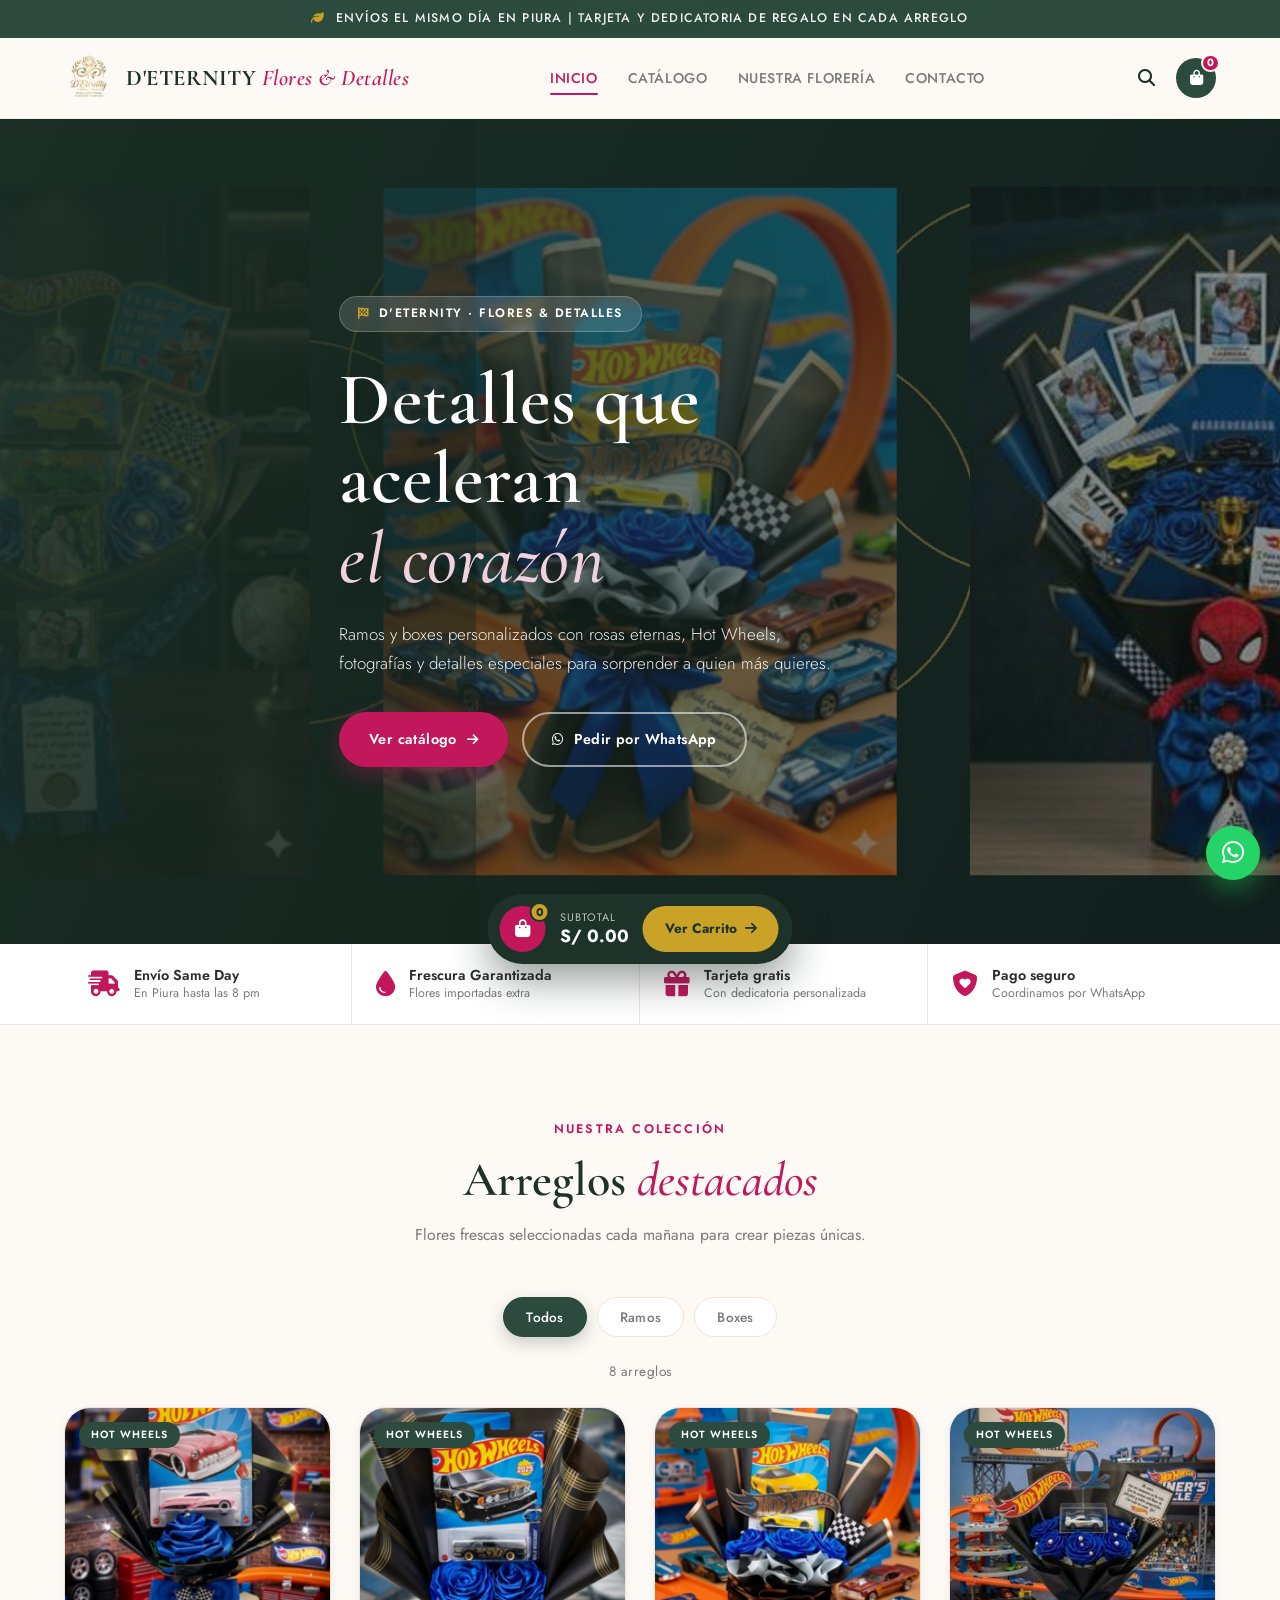
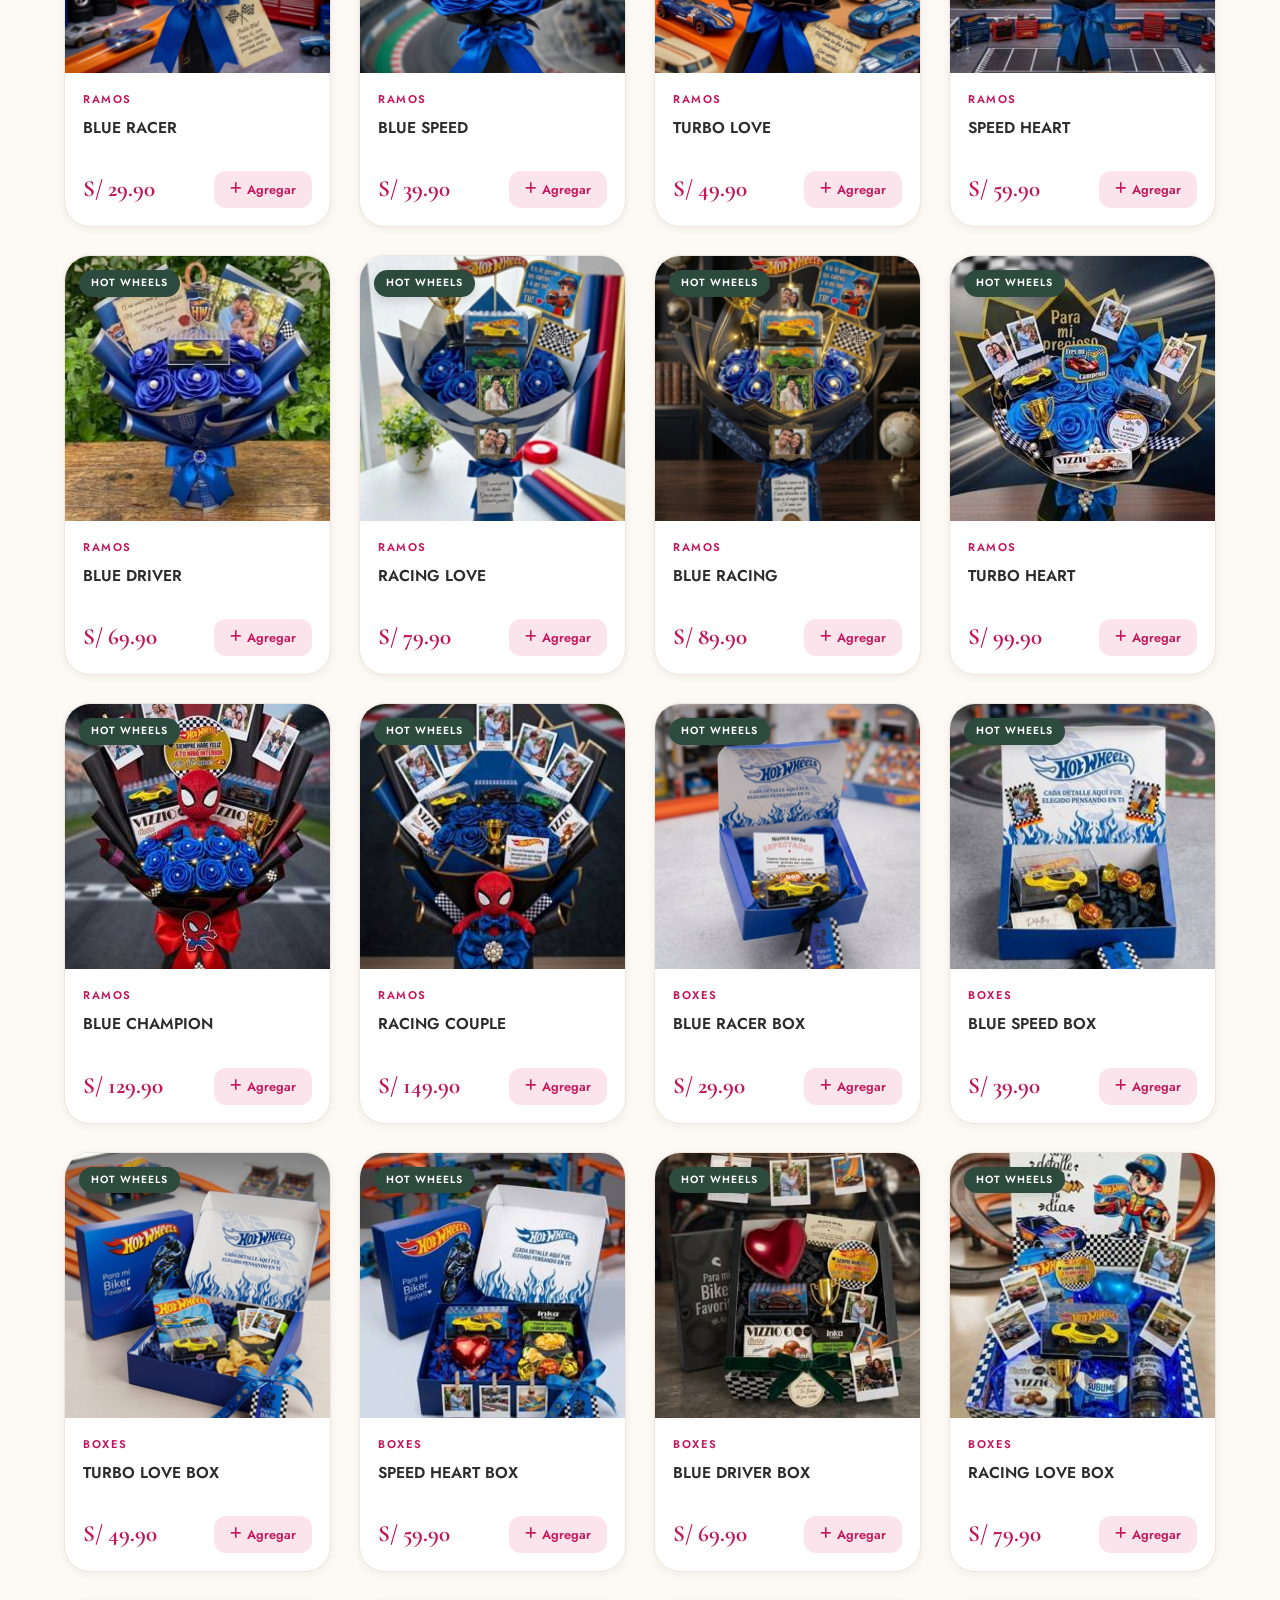
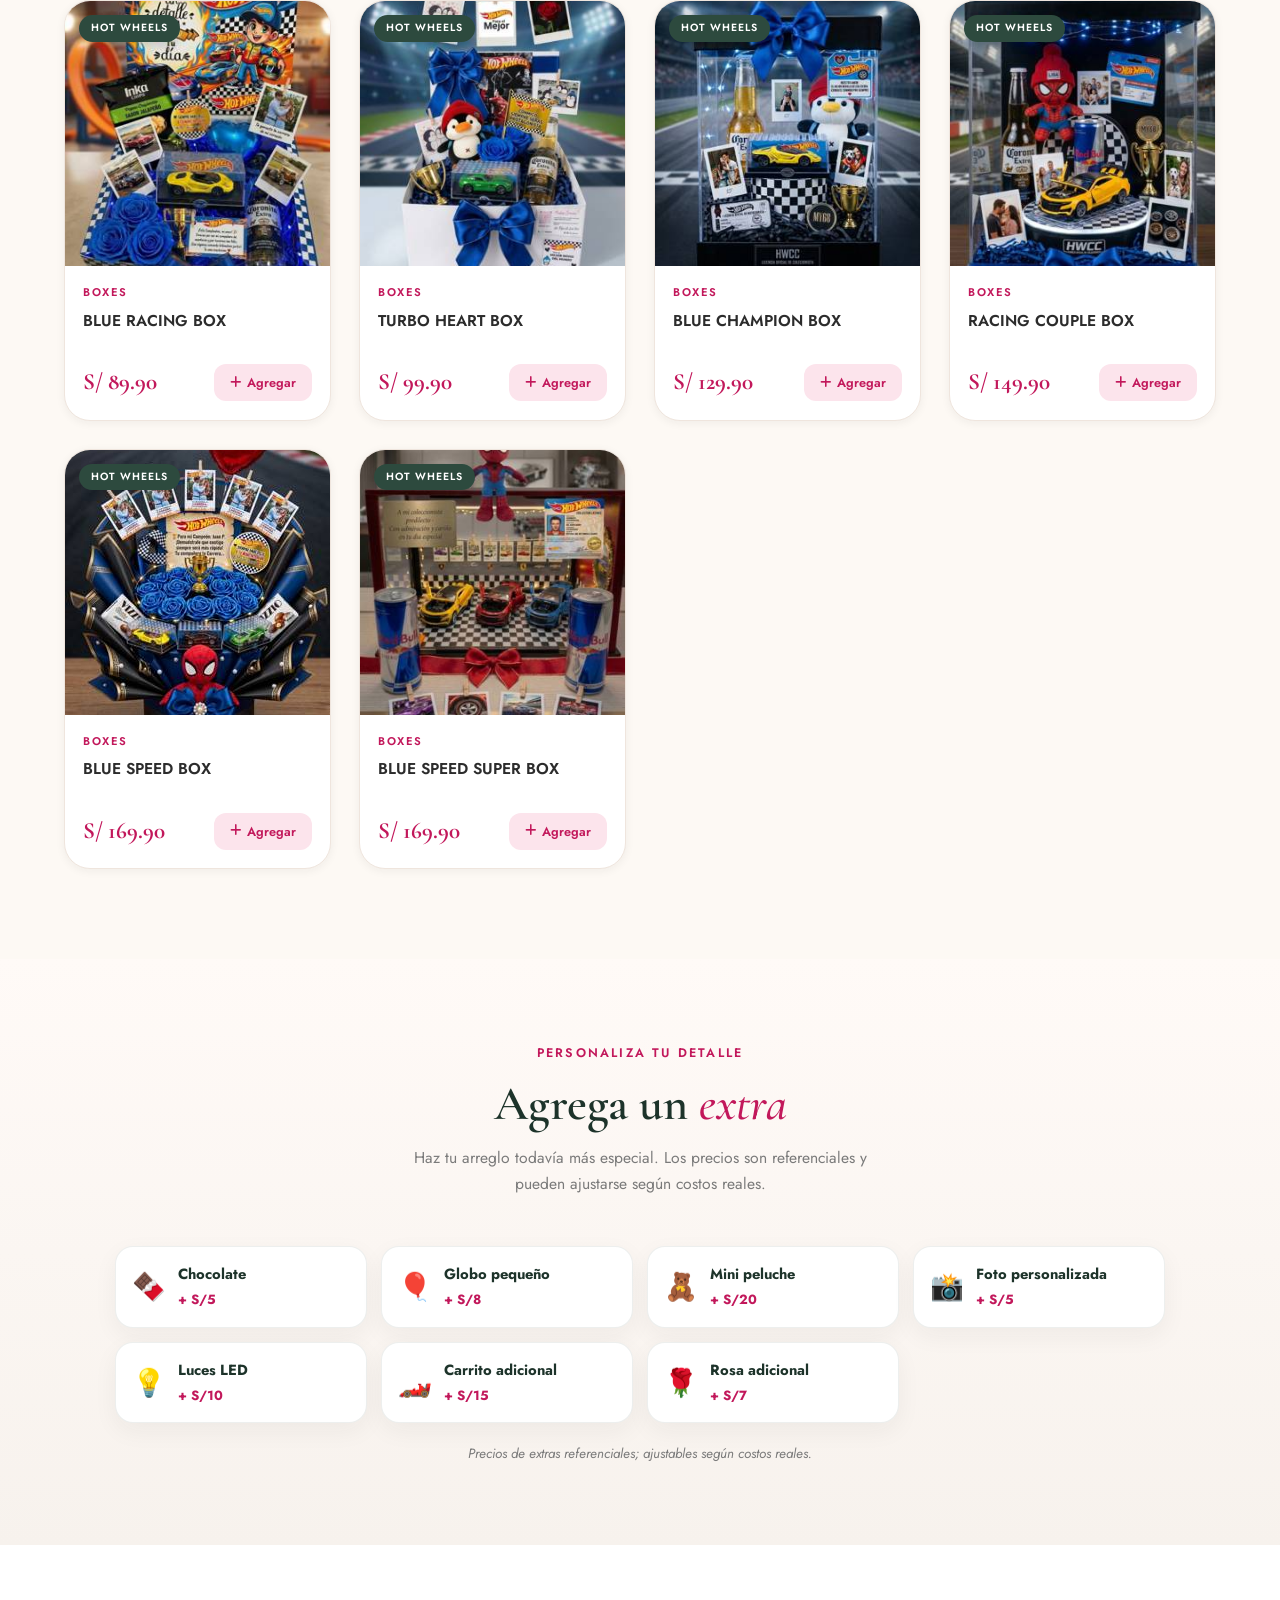
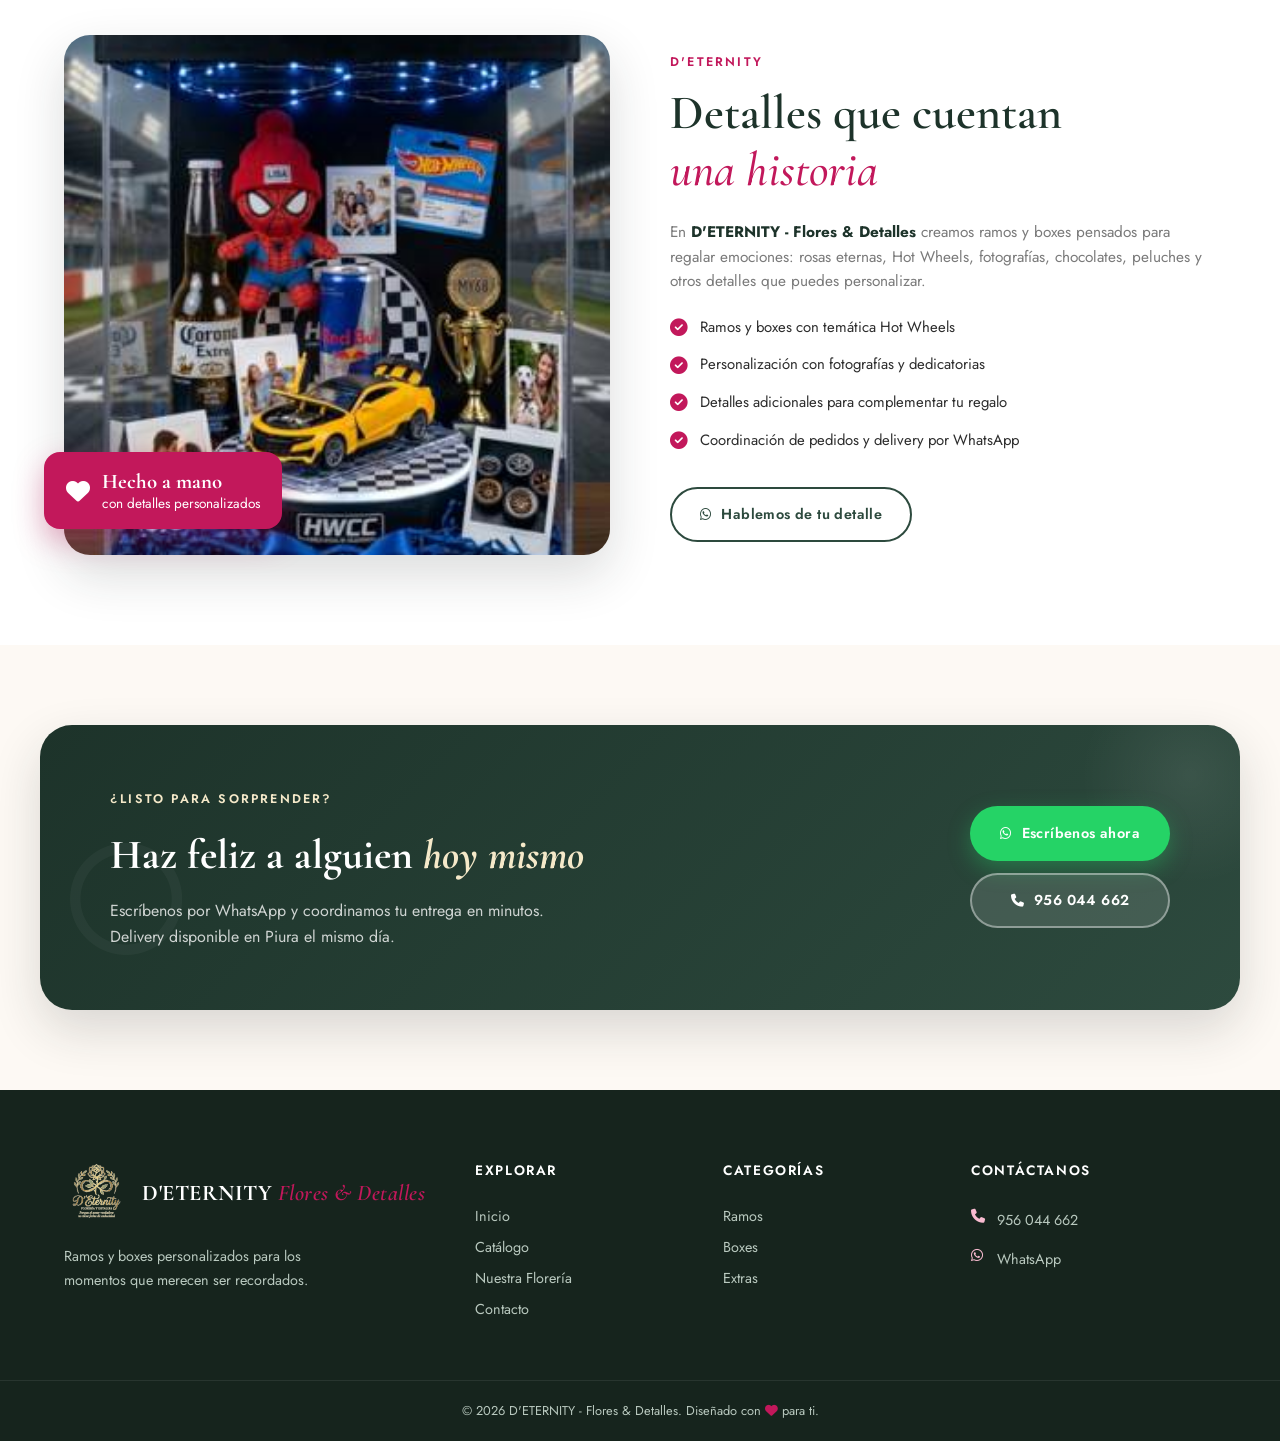
==== commit e2719e8f: "Add files via upload" ====
--- a/index.html
+++ b/index.html
@@ -245,6 +245,6 @@
         <i class="fa-brands fa-whatsapp"></i>
     </a>
 
-    <script src="script.js"></script>
+    <script src="script.js?v=9"></script>
 </body>
 </html>
--- a/styles.css
+++ b/styles.css
@@ -1138,19 +1138,20 @@
 .modal-img-side {
     min-height: 380px;
     display: flex;
-    align-items: center;
+    align-items: flex-start;
     justify-content: center;
-    padding: 24px;
+    padding: 38px 24px 24px;
     background: #fff;
     overflow: hidden;
 }
 
 .modal-img-side img {
     display: block;
-    width: 68%;
+    width: 82%;
     height: auto;
-    max-width: 360px;
-    max-height: 520px;
+    max-width: 390px;
+    max-height: 460px;
+    margin-top: 0;
     object-fit: contain;
     object-position: center;
 }
@@ -1583,14 +1584,15 @@
     .modal-img-side {
         min-height: 220px;
         max-height: 360px;
-        padding: 16px;
+        padding: 22px 16px 16px;
+        align-items: flex-start;
     }
 
     .modal-img-side img {
-        width: 82%;
+        width: 84%;
         height: auto;
-        max-width: 340px;
-        max-height: 330px;
+        max-width: 360px;
+        max-height: 340px;
         object-fit: contain;
     }
 
